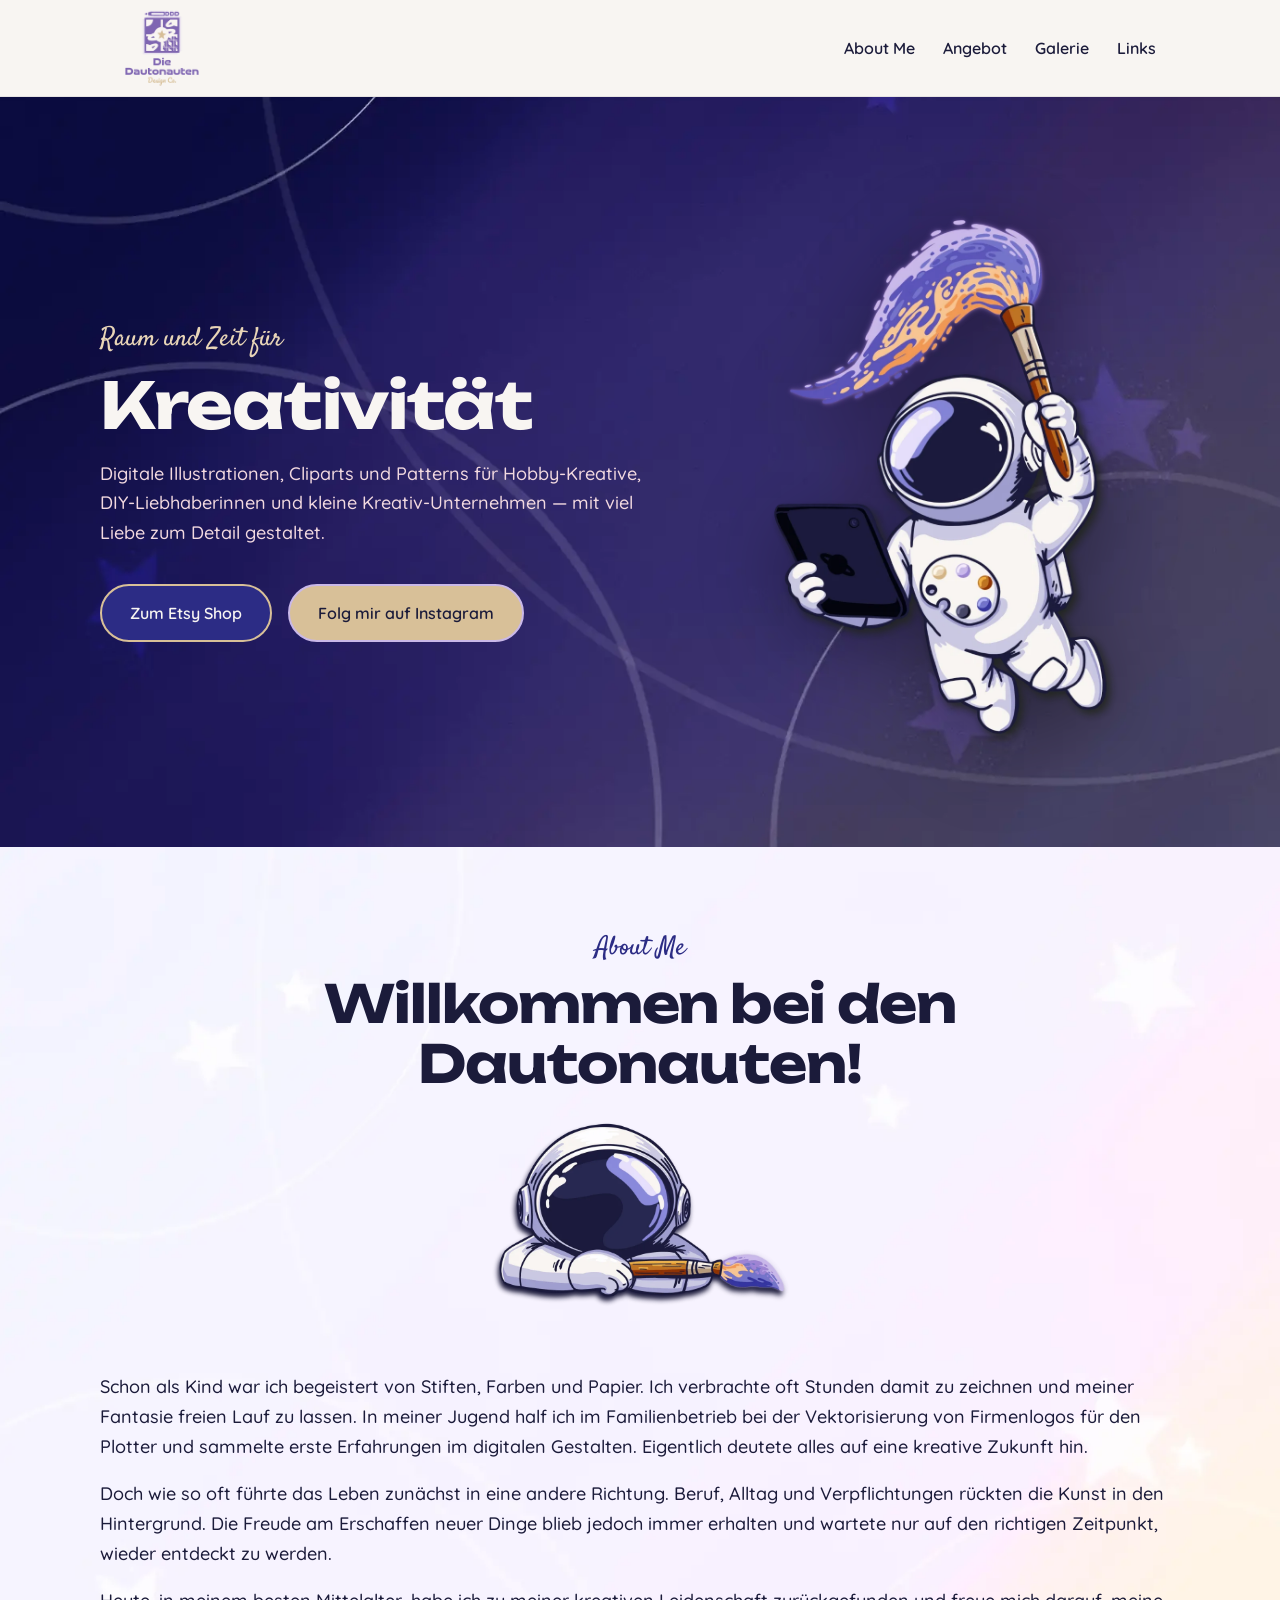
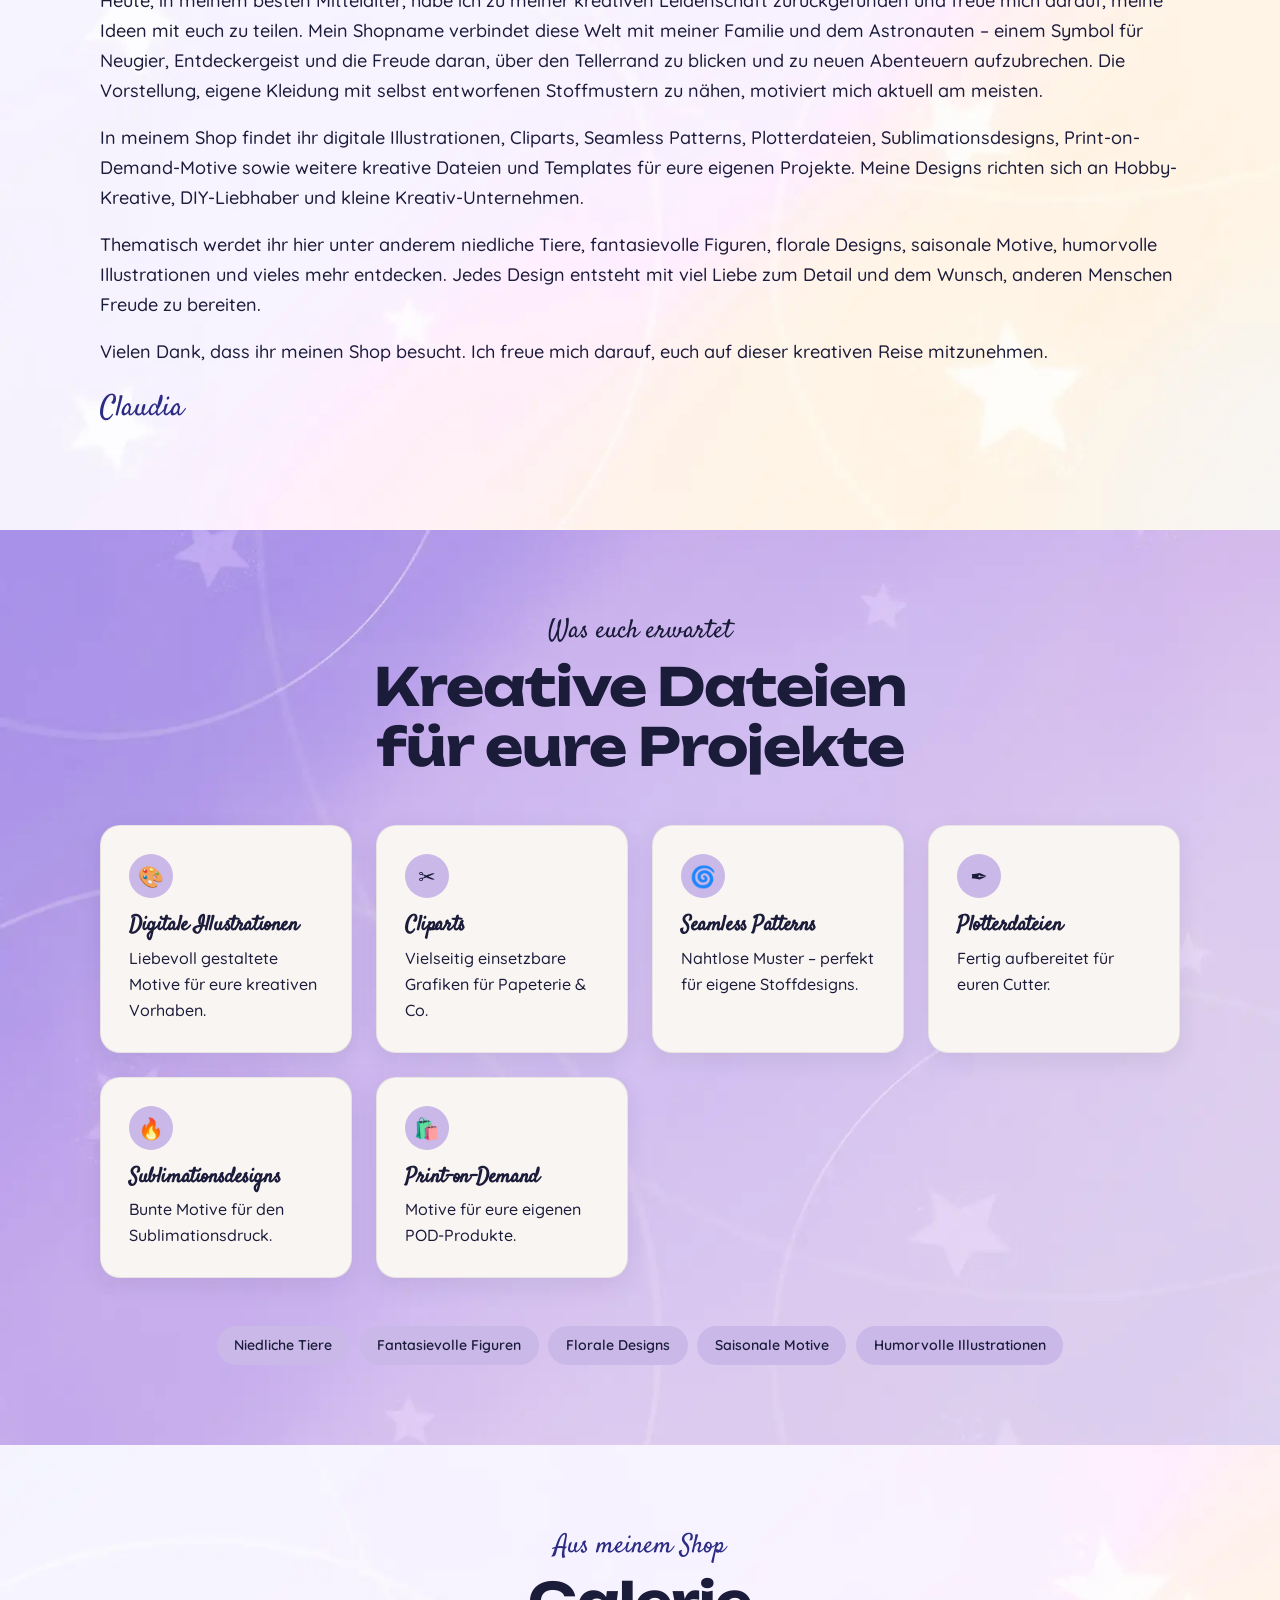
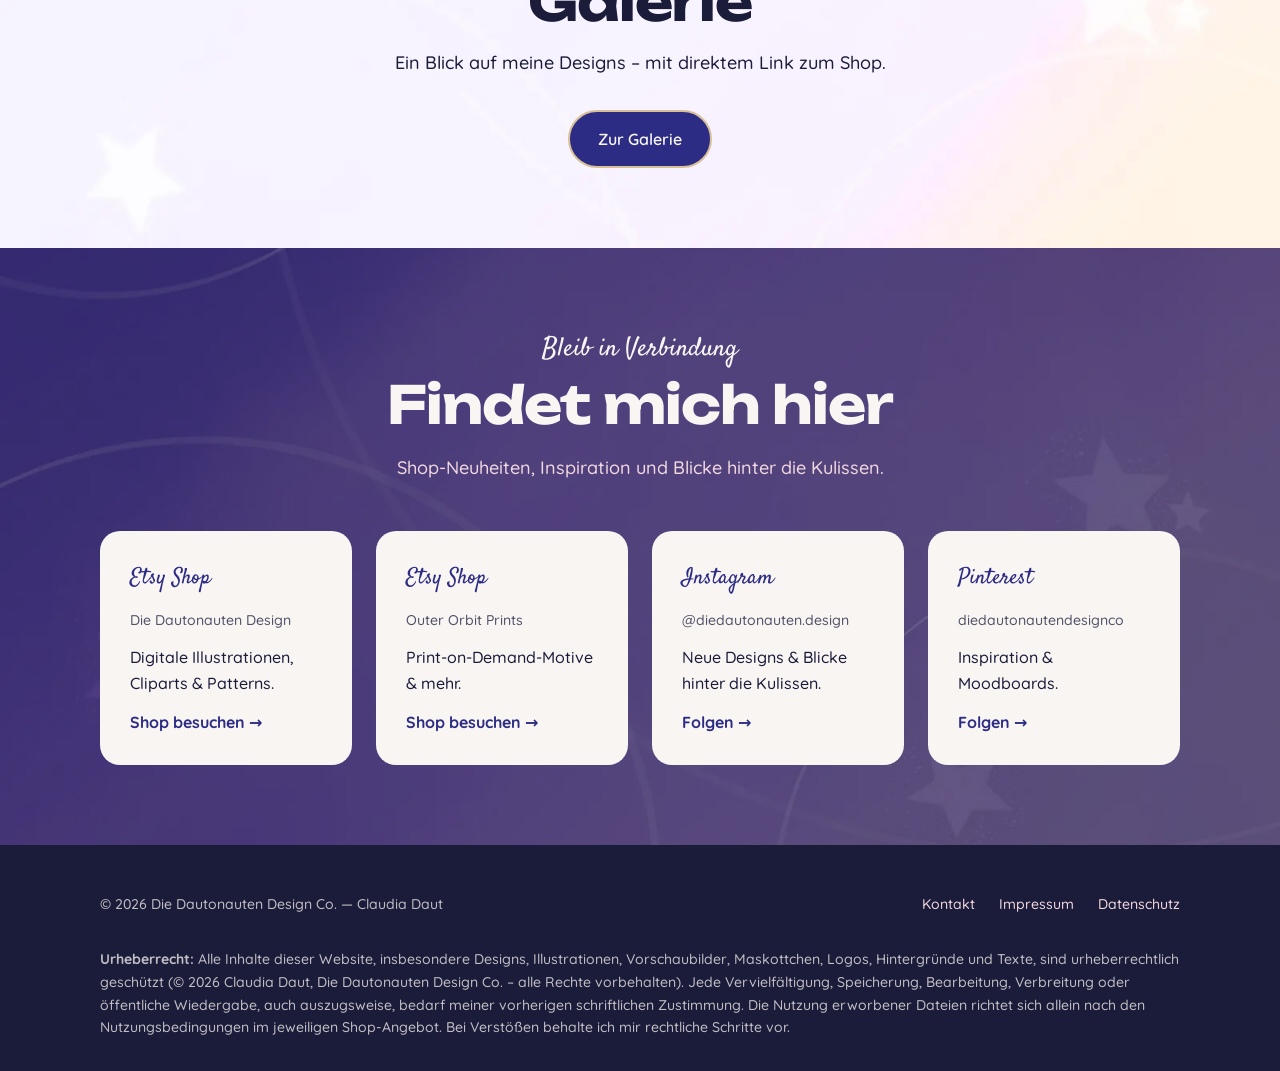
==== index.html @ d307a1c3 "Erste Version der Dautonauten-Website Co-Authored-By: Claude Sonnet 5.5 <noreply@anthropic.com>" ====
<!DOCTYPE html>
<html lang="de">
<head>
<meta charset="UTF-8" />
<meta name="viewport" content="width=device-width, initial-scale=1.0" />
<title>Die Dautonauten Design Co. — Raum und Zeit für Kreativität</title>
<meta name="description" content="Digitale Illustrationen, Cliparts, Seamless Patterns und Plotterdateien für Hobby-Kreative, DIY-Liebhaberinnen und kleine Kreativ-Unternehmen." />

<link rel="stylesheet" href="css/style.css" />

<!-- PLATZHALTER-FAVICON: ersetze durch dein echtes Favicon in assets/logos/ -->
<link rel="icon" href="data:image/svg+xml,%3Csvg xmlns='http://www.w3.org/2000/svg' viewBox='0 0 100 100'%3E%3Crect width='100' height='100' rx='18' fill='%231b1b3a'/%3E%3Ctext x='50' y='68' font-size='60' text-anchor='middle' fill='%23c9b8e8'%3E★%3C/text%3E%3C/svg%3E" />
</head>
<body>

<header class="site-header">
  <div class="container">
    <a href="#" class="wordmark crop crop-logo">
      <img src="assets/logos/logo-primary.webp" alt="Die Dautonauten Design Co."/>
    </a>
    <nav class="site-nav">
      <a href="#about">About Me</a>
      <a href="#angebot">Angebot</a>
      <a href="galerie.html">Galerie</a>
      <a href="#links">Links</a>
    </nav>
  </div>
</header>

<main id="top">

  <!-- HERO -->
  <section class="hero">
    <div class="container hero-grid">
      <div class="hero-copy">
        <span class="tagline-script">Raum und Zeit für</span>
        <h1>Kreativität</h1>
        <p class="text-body-lg">
          Digitale Illustrationen, Cliparts und Patterns für Hobby-Kreative, DIY-Liebhaberinnen
          und kleine Kreativ-Unternehmen — mit viel Liebe zum Detail gestaltet.
        </p>
        <div class="button-row">
          <a class="cta-cta-style-1" href="https://diedautonautendesign.etsy.com" target="_blank" rel="noopener">Zum Etsy Shop</a>
          <a class="cta-cta-style-3" href="https://www.instagram.com/diedautonauten.design/" target="_blank" rel="noopener">Folg mir auf Instagram</a>
        </div>
      </div>
      <div class="hero-mascot">
        <div class="crop crop-comet">
          <img src="assets/logos/mascot-flying-comet.webp" alt="Der Dautonauten-Astronaut malt einen bunten Kometenschweif" />
        </div>
      </div>
    </div>
  </section>

  <!-- ABOUT ME -->
  <section class="about" id="about">
    <div class="container">
      <div class="about-intro">
        <span class="eyebrow">About Me</span>
        <h2>Willkommen bei den Dautonauten!</h2>
        <div class="about-mascot crop crop-resting">
          <img src="assets/logos/mascot-brush-rest.webp" alt="Der Dautonauten-Astronaut lehnt entspannt auf seinem Pinsel" />
        </div>
      </div>
      <div class="about-copy text-body-lg">
        <p>Schon als Kind war ich begeistert von Stiften, Farben und Papier. Ich verbrachte oft Stunden damit zu zeichnen und meiner Fantasie freien Lauf zu lassen. In meiner Jugend half ich im Familienbetrieb bei der Vektorisierung von Firmenlogos für den Plotter und sammelte erste Erfahrungen im digitalen Gestalten. Eigentlich deutete alles auf eine kreative Zukunft hin.</p>
        <p>Doch wie so oft führte das Leben zunächst in eine andere Richtung. Beruf, Alltag und Verpflichtungen rückten die Kunst in den Hintergrund. Die Freude am Erschaffen neuer Dinge blieb jedoch immer erhalten und wartete nur auf den richtigen Zeitpunkt, wieder entdeckt zu werden.</p>
        <p>Heute, in meinem besten Mittelalter, habe ich zu meiner kreativen Leidenschaft zurückgefunden und freue mich darauf, meine Ideen mit euch zu teilen. Mein Shopname verbindet diese Welt mit meiner Familie und dem Astronauten – einem Symbol für Neugier, Entdeckergeist und die Freude daran, über den Tellerrand zu blicken und zu neuen Abenteuern aufzubrechen. Die Vorstellung, eigene Kleidung mit selbst entworfenen Stoffmustern zu nähen, motiviert mich aktuell am meisten.</p>
        <p>In meinem Shop findet ihr digitale Illustrationen, Cliparts, Seamless Patterns, Plotterdateien, Sublimationsdesigns, Print-on-Demand-Motive sowie weitere kreative Dateien und Templates für eure eigenen Projekte. Meine Designs richten sich an Hobby-Kreative, DIY-Liebhaber und kleine Kreativ-Unternehmen.</p>
        <p>Thematisch werdet ihr hier unter anderem niedliche Tiere, fantasievolle Figuren, florale Designs, saisonale Motive, humorvolle Illustrationen und vieles mehr entdecken. Jedes Design entsteht mit viel Liebe zum Detail und dem Wunsch, anderen Menschen Freude zu bereiten.</p>
        <p>Vielen Dank, dass ihr meinen Shop besucht. Ich freue mich darauf, euch auf dieser kreativen Reise mitzunehmen.</p>
        <p class="signature">Claudia</p>
      </div>
    </div>
  </section>

  <!-- ANGEBOT -->
  <section class="offerings" id="angebot">
    <div class="container">
      <div class="section-heading">
        <span class="eyebrow">Was euch erwartet</span>
        <h2>Kreative Dateien für eure Projekte</h2>
      </div>
      <div class="offer-grid">
        <div class="offer-card">
          <div class="icon">🎨</div>
          <h3>Digitale Illustrationen</h3>
          <p>Liebevoll gestaltete Motive für eure kreativen Vorhaben.</p>
        </div>
        <div class="offer-card">
          <div class="icon">✂️</div>
          <h3>Cliparts</h3>
          <p>Vielseitig einsetzbare Grafiken für Papeterie & Co.</p>
        </div>
        <div class="offer-card">
          <div class="icon">🌀</div>
          <h3>Seamless Patterns</h3>
          <p>Nahtlose Muster – perfekt für eigene Stoffdesigns.</p>
        </div>
        <div class="offer-card">
          <div class="icon">✒️</div>
          <h3>Plotterdateien</h3>
          <p>Fertig aufbereitet für euren Cutter.</p>
        </div>
        <div class="offer-card">
          <div class="icon">🔥</div>
          <h3>Sublimationsdesigns</h3>
          <p>Bunte Motive für den Sublimationsdruck.</p>
        </div>
        <div class="offer-card">
          <div class="icon">🛍️</div>
          <h3>Print-on-Demand</h3>
          <p>Motive für eure eigenen POD-Produkte.</p>
        </div>
      </div>
      <div class="theme-tags">
        <span>Niedliche Tiere</span>
        <span>Fantasievolle Figuren</span>
        <span>Florale Designs</span>
        <span>Saisonale Motive</span>
        <span>Humorvolle Illustrationen</span>
      </div>
    </div>
  </section>

  <!-- GALERIE-TEASER (die Galerie selbst liegt auf galerie.html und lädt erst dort) -->
  <section class="gallery-teaser" id="galerie-teaser">
    <div class="container">
      <span class="eyebrow">Aus meinem Shop</span>
      <h2>Galerie</h2>
      <p class="text-body-lg">Ein Blick auf meine Designs – mit direktem Link zum Shop.</p>
      <a class="cta-cta-style-1" href="galerie.html">Zur Galerie</a>
    </div>
  </section>

  <!-- LINKS -->
  <section class="links" id="links">
    <div class="container">
      <div class="section-heading">
        <span class="eyebrow">Bleib in Verbindung</span>
        <h2>Findet mich hier</h2>
        <p class="section-sub text-body-lg">Shop-Neuheiten, Inspiration und Blicke hinter die Kulissen.</p>
      </div>
      <div class="link-grid">
        <a class="link-card" href="https://diedautonautendesign.etsy.com" target="_blank" rel="noopener">
          <span class="platform">Etsy Shop</span>
          <span class="handle">Die Dautonauten Design</span>
          <p class="desc">Digitale Illustrationen, Cliparts & Patterns.</p>
          <span class="arrow">Shop besuchen →</span>
        </a>
        <a class="link-card" href="https://outerorbitprintsger.etsy.com" target="_blank" rel="noopener">
          <span class="platform">Etsy Shop</span>
          <span class="handle">Outer Orbit Prints</span>
          <p class="desc">Print-on-Demand-Motive & mehr.</p>
          <span class="arrow">Shop besuchen →</span>
        </a>
        <a class="link-card" href="https://www.instagram.com/diedautonauten.design/" target="_blank" rel="noopener">
          <span class="platform">Instagram</span>
          <span class="handle">@diedautonauten.design</span>
          <p class="desc">Neue Designs & Blicke hinter die Kulissen.</p>
          <span class="arrow">Folgen →</span>
        </a>
        <a class="link-card" href="https://de.pinterest.com/diedautonautendesignco/" target="_blank" rel="noopener">
          <span class="platform">Pinterest</span>
          <span class="handle">diedautonautendesignco</span>
          <p class="desc">Inspiration & Moodboards.</p>
          <span class="arrow">Folgen →</span>
        </a>
      </div>
    </div>
  </section>

</main>

<footer class="site-footer">
  <div class="container">
    <span class="footer-note">© 2026 Die Dautonauten Design Co. — Claudia Daut</span>
    <div class="footer-links">
      <a href="mailto:hello@diedautonautendesign.com">Kontakt</a>
      <a href="impressum.html">Impressum</a>
      <a href="datenschutz.html">Datenschutz</a>
    </div>
    <p class="footer-copyright"><strong>Urheberrecht:</strong> Alle Inhalte dieser Website, insbesondere Designs, Illustrationen, Vorschaubilder, Maskottchen, Logos, Hintergründe und Texte, sind urheberrechtlich geschützt (© 2026 Claudia Daut, Die Dautonauten Design Co. – alle Rechte vorbehalten). Jede Vervielfältigung, Speicherung, Bearbeitung, Verbreitung oder öffentliche Wiedergabe, auch auszugsweise, bedarf meiner vorherigen schriftlichen Zustimmung. Die Nutzung erworbener Dateien richtet sich allein nach den Nutzungsbedingungen im jeweiligen Shop-Angebot. Bei Verstößen behalte ich mir rechtliche Schritte vor.</p>
  </div>
</footer>

<script src="js/protect.js" defer></script>
</body>
</html>
---- css/style.css ----
/* ============================================
   Schriften (lokal gehostet, kein Google-Abruf)
   ============================================ */
@font-face {
  font-family: "Unbounded";
  src: url("../assets/fonts/unbounded-latin.woff2") format("woff2");
  font-weight: 200 900;
  font-style: normal;
  font-display: swap;
}
@font-face {
  font-family: "Quicksand";
  src: url("../assets/fonts/quicksand-latin.woff2") format("woff2");
  font-weight: 300 700;
  font-style: normal;
  font-display: swap;
}
@font-face {
  font-family: "Satisfy";
  src: url("../assets/fonts/satisfy-latin.woff2") format("woff2");
  font-weight: 400;
  font-style: normal;
  font-display: swap;
}

/* ============================================
   Die Dautonauten Design Co. — Design Tokens
   ============================================ */
:root {
  --color-lilac: #c9b8e8;
  --color-indigo-deep: #2c2c85;
  --color-purple: #8865b2;
  --color-sand: #e8d5b7;
  --color-indigo: #4f4fac;
  --color-periwinkle: #7474ca;
  --color-rose: #c98498;
  --color-gold: #d8c098;
  --color-blush: #f2d9e0;
  --color-paper: #f8f5f2;
  --color-midnight: #1b1b3a;
  --color-slate: #464665;

  /* Good Timing hat keine Web-Lizenz; hier einsetzen, sobald eine vorliegt */
  --type-h1-font-family: "Unbounded", system-ui, sans-serif;
  --type-h1-font-size: 4.00rem;
  --type-h1-font-weight: 700;
  --type-h1-line-height: 1.15;
  --type-h1-letter-spacing: -0.02em;

  --type-h2-font-family: "Unbounded", system-ui, sans-serif;
  --type-h2-font-size: 3.27rem;
  --type-h2-font-weight: 700;
  --type-h2-line-height: 1.15;
  --type-h2-letter-spacing: -0.02em;

  --type-h3-font-family: "Unbounded", system-ui, sans-serif;
  --type-h3-font-size: 2.55rem;
  --type-h3-font-weight: 700;
  --type-h3-line-height: 1.15;
  --type-h3-letter-spacing: -0.02em;

  --type-h4-font-family: "Satisfy", cursive, system-ui, sans-serif;
  --type-h4-font-size: 2.00rem;
  --type-h4-font-weight: 400;
  --type-h4-line-height: 1.3;

  --type-h5-font-family: "Satisfy", cursive, system-ui, sans-serif;
  --type-h5-font-size: 1.64rem;
  --type-h5-font-weight: 400;
  --type-h5-line-height: 1.3;

  --type-h6-font-family: "Satisfy", cursive, system-ui, sans-serif;
  --type-h6-font-size: 1.45rem;
  --type-h6-font-weight: 400;
  --type-h6-line-height: 1.3;

  --type-body-lg-font-family: "Quicksand", system-ui, sans-serif;
  --type-body-lg-font-size: 1.13rem;
  --type-body-lg-font-weight: 500;
  --type-body-lg-line-height: 1.65;

  --type-body-font-family: "Quicksand", system-ui, sans-serif;
  --type-body-font-size: 1.00rem;
  --type-body-font-weight: 500;
  --type-body-line-height: 1.65;

  --type-body-sm-font-family: "Quicksand", system-ui, sans-serif;
  --type-body-sm-font-size: 0.88rem;
  --type-body-sm-font-weight: 500;
  --type-body-sm-line-height: 1.65;

  --header-h: 6.1rem;
  --section-pad: 5rem;
}

/* ============================================
   Reset & Base
   ============================================ */
*, *::before, *::after { box-sizing: border-box; }
html { scroll-behavior: smooth; scroll-padding-top: calc(var(--header-h) - var(--section-pad) + 1.5rem); }

/* Zuschnitt der 2000×2000-Bilder auf den sichtbaren Bereich (Werte in Pixeln des Originals) */
.crop {
  position: relative;
  overflow: hidden;
  aspect-ratio: var(--cw) / var(--ch);
}
.crop > img {
  position: absolute;
  max-width: none;
  height: auto;
  width: calc(2000 / var(--cw) * 100%);
  left: calc(var(--cx) / var(--cw) * -100%);
  top: calc(var(--cy) / var(--ch) * -100%);
}
.crop-logo   { --cx: 426; --cy: 428; --cw: 1146; --ch: 1164; }
.crop-comet  { --cx: 470; --cy: 200; --cw: 1110; --ch: 1670; }
.crop-resting { --cx: 90; --cy: 450; --cw: 1752; --ch: 1106; }
body {
  margin: 0;
  background: var(--color-paper);
  color: var(--color-midnight);
  font-family: var(--type-body-font-family);
  font-size: var(--type-body-font-size);
  font-weight: var(--type-body-font-weight);
  line-height: var(--type-body-line-height);
  overflow-x: hidden;
}
img {
  max-width: 100%;
  display: block;
  -webkit-user-drag: none;
  -webkit-touch-callout: none;
  user-select: none;
}
.crop img,
.gallery-slide img { pointer-events: none; }
a { color: inherit; }
section { padding: var(--section-pad) 1.5rem; }
.container {
  max-width: 1080px;
  margin: 0 auto;
}

h1, h2, h3 {
  font-family: var(--type-h2-font-family);
  font-weight: var(--type-h2-font-weight);
  line-height: var(--type-h2-line-height);
  letter-spacing: var(--type-h2-letter-spacing);
  margin: 0 0 1rem;
}
h1 { font-size: clamp(2.4rem, 6vw, var(--type-h1-font-size)); }
h2 { font-size: clamp(2rem, 5vw, var(--type-h2-font-size)); }
h3 { font-size: clamp(1.6rem, 4vw, var(--type-h3-font-size)); }

.text-h4, .script {
  font-family: var(--type-h4-font-family);
  font-weight: var(--type-h4-font-weight);
  line-height: var(--type-h4-line-height);
}

.eyebrow {
  font-family: var(--type-h5-font-family);
  font-size: var(--type-h5-font-size);
  color: var(--color-indigo-deep);
  display: block;
  margin-bottom: 0.25rem;
}
.offerings .eyebrow { color: var(--color-midnight); }

.text-body-lg {
  font-family: var(--type-body-lg-font-family);
  font-size: var(--type-body-lg-font-size);
  font-weight: var(--type-body-lg-font-weight);
  line-height: var(--type-body-lg-line-height);
}

.text-body-sm {
  font-family: var(--type-body-sm-font-family);
  font-size: var(--type-body-sm-font-size);
  font-weight: var(--type-body-sm-font-weight);
  line-height: var(--type-body-sm-line-height);
}

/* ============================================
   Buttons (brand CTA styles)
   ============================================ */
.cta-cta-style-1,
.cta-cta-style-2,
.cta-cta-style-3 {
  font-family: var(--type-body-font-family);
  font-size: 1rem;
  font-weight: 600;
  line-height: 1.65;
  border-radius: 9999px;
  padding: 0.85rem 1.75rem;
  text-decoration: none;
  cursor: pointer;
  transition: background-color 0.2s, color 0.2s, border-color 0.2s;
  display: inline-block;
  border: 2px solid transparent;
}
.cta-cta-style-1 {
  color: var(--color-paper);
  background-color: var(--color-indigo-deep);
  border-color: var(--color-gold);
}
.cta-cta-style-1:hover {
  color: var(--color-midnight);
  background-color: var(--color-gold);
  border-color: var(--color-gold);
}
.cta-cta-style-2 {
  color: var(--color-paper);
  background-color: var(--color-midnight);
  border-color: var(--color-lilac);
}
.cta-cta-style-2:hover {
  color: var(--color-midnight);
  background-color: var(--color-lilac);
  border-color: var(--color-indigo-deep);
}
.cta-cta-style-3 {
  color: var(--color-midnight);
  background-color: var(--color-gold);
  border-color: var(--color-lilac);
}
.cta-cta-style-3:hover {
  color: var(--color-paper);
  background-color: var(--color-indigo-deep);
  border-color: var(--color-indigo-deep);
}
.button-row {
  display: flex;
  flex-wrap: wrap;
  gap: 1rem;
  align-items: center;
}

/* ============================================
   Header / Nav
   ============================================ */
.site-header {
  position: sticky;
  top: 0;
  z-index: 50;
  background: rgba(248, 245, 242, 0.92);
  backdrop-filter: blur(6px);
  border-bottom: 1px solid rgba(27, 27, 58, 0.08);
}
.site-header .container {
  display: flex;
  align-items: center;
  justify-content: space-between;
  padding: 0.6rem 1.5rem;
}
.wordmark {
  display: block;
  width: 76px;
  text-decoration: none;
}
.site-nav {
  display: flex;
  gap: 1.75rem;
  font-family: var(--type-body-font-family);
  font-weight: 600;
}
.site-nav a {
  text-decoration: none;
  color: var(--color-midnight);
  position: relative;
}
.site-nav a:hover { color: var(--color-indigo-deep); }

/* ============================================
   Hero
   ============================================ */
.hero {
  position: relative;
  background: var(--color-midnight) url("../assets/backgrounds/bg-night.webp") center / cover no-repeat;
  color: var(--color-paper);
  padding: 7rem 1.5rem 6rem;
  overflow: hidden;
}
.hero .container {
  position: relative;
  z-index: 1;
  max-width: 1080px;
}
.hero-grid {
  display: grid;
  grid-template-columns: 1fr;
  align-items: center;
  gap: 2rem;
  text-align: center;
}
.hero h1 { color: var(--color-paper); }
.hero .tagline-script {
  font-family: var(--type-h4-font-family);
  color: var(--color-sand);
  font-size: 1.6rem;
  display: block;
  margin-bottom: 0.5rem;
}
.hero p {
  color: var(--color-blush);
  max-width: 560px;
  margin: 0 auto 2.25rem;
}
.hero .button-row { justify-content: center; }
.hero-mascot {
  display: flex;
  justify-content: center;
}
.hero-mascot .crop {
  width: min(100%, 300px);
  transform: scaleX(-1);
  filter: drop-shadow(0 20px 40px rgba(0,0,0,0.35));
}

@media (min-width: 860px) {
  .hero-grid {
    grid-template-columns: 1.1fr 0.9fr;
    text-align: left;
  }
  .hero p { margin: 0 0 2.25rem; }
  .hero .button-row { justify-content: flex-start; }
  .hero-mascot .crop { width: min(100%, 360px); }
}

/* ============================================
   About
   ============================================ */
.about {
  background: var(--color-paper) url("../assets/backgrounds/bg-mist.webp") center / cover no-repeat;
}
.about .container {
  display: grid;
  grid-template-columns: 1fr;
  gap: 2rem;
}
.about-copy p { margin: 0 0 1.1rem; }
.signature {
  font-family: var(--type-h4-font-family);
  font-size: 1.8rem;
  color: var(--color-indigo-deep);
  margin-top: 1.5rem;
}
.about-intro {
  text-align: center;
  max-width: 640px;
  margin: 0 auto 2rem;
}
.about-mascot {
  width: min(100%, 300px);
  margin: 1.5rem auto 0;
}

/* ============================================
   Offerings
   ============================================ */
.offerings {
  background: var(--color-lilac) url("../assets/backgrounds/bg-lilac.webp") center / cover no-repeat;
}
.offerings .section-heading {
  text-align: center;
  max-width: 640px;
  margin: 0 auto 3rem;
}
.offer-grid {
  display: grid;
  grid-template-columns: repeat(auto-fit, minmax(220px, 1fr));
  gap: 1.5rem;
}
.offer-card {
  background: var(--color-paper);
  border-radius: 20px;
  padding: 1.75rem;
  border: 1px solid rgba(27, 27, 58, 0.08);
  box-shadow: 0 8px 24px rgba(27, 27, 58, 0.08);
}
.offer-card .icon {
  width: 44px;
  height: 44px;
  border-radius: 50%;
  background: var(--color-lilac);
  display: flex;
  align-items: center;
  justify-content: center;
  margin-bottom: 1rem;
  font-size: 1.3rem;
}
.offer-card h3 {
  font-family: var(--type-h6-font-family);
  font-size: 1.3rem;
  margin-bottom: 0.4rem;
}
.offer-card p { margin: 0; color: var(--color-midnight); }

.theme-tags {
  display: flex;
  flex-wrap: wrap;
  gap: 0.6rem;
  justify-content: center;
  margin-top: 3rem;
}
.theme-tags span {
  background: var(--color-lilac);
  color: var(--color-midnight);
  padding: 0.5rem 1.1rem;
  border-radius: 9999px;
  font-family: var(--type-body-sm-font-family);
  font-size: var(--type-body-sm-font-size);
  font-weight: 600;
}

/* ============================================
   Galerie
   ============================================ */
.gallery { background: var(--color-paper) url("../assets/backgrounds/bg-mist.webp") center / cover no-repeat; }
.gallery .section-heading {
  text-align: center;
  max-width: 640px;
  margin: 0 auto 3rem;
}
.gallery-page { min-height: 70vh; }
.gallery-empty {
  text-align: center;
  color: var(--color-midnight);
  margin: 0;
}
.gallery-grid {
  display: grid;
  grid-template-columns: repeat(auto-fill, minmax(260px, 1fr));
  gap: 1.5rem;
}
.gallery-card {
  background: var(--color-paper);
  border-radius: 20px;
  overflow: hidden;
  border: 1px solid rgba(27, 27, 58, 0.08);
  box-shadow: 0 8px 24px rgba(27, 27, 58, 0.08);
  display: flex;
  flex-direction: column;
}
.gallery-image {
  aspect-ratio: 1 / 1;
  background: var(--color-paper);
  position: relative;
}
.gallery-track {
  display: flex;
  height: 100%;
  overflow-x: auto;
  scroll-snap-type: x mandatory;
  scrollbar-width: none;
  overscroll-behavior-x: contain;
}
.gallery-track::-webkit-scrollbar { display: none; }
.gallery-slide {
  flex: 0 0 100%;
  height: 100%;
  scroll-snap-align: start;
  display: flex;
  align-items: center;
  justify-content: center;
  padding: 1rem;
}
.gallery-slide img {
  width: 100%;
  height: 100%;
  object-fit: contain;
}
.gallery-arrow,
.gallery-pause {
  position: absolute;
  width: 2.5rem;
  height: 2.5rem;
  border-radius: 50%;
  border: 1px solid rgba(27, 27, 58, 0.15);
  background: rgba(248, 245, 242, 0.92);
  color: var(--color-midnight);
  font-family: var(--type-body-font-family);
  font-size: 1.5rem;
  line-height: 1;
  display: flex;
  align-items: center;
  justify-content: center;
  cursor: pointer;
  padding: 0;
  transition: background-color 0.2s, color 0.2s;
}
.gallery-arrow:hover,
.gallery-pause:hover { background: var(--color-lilac); }
.gallery-arrow:focus-visible,
.gallery-pause:focus-visible,
.gallery-dot:focus-visible { outline: 3px solid var(--color-indigo-deep); outline-offset: 2px; }
.gallery-arrow { top: 50%; transform: translateY(-50%); }
.gallery-prev { left: 0.5rem; }
.gallery-next { right: 0.5rem; }
.gallery-pause { top: 0.5rem; right: 0.5rem; width: 2rem; height: 2rem; }
.gallery-pause::before {
  content: "";
  display: block;
  width: 0.35rem;
  height: 0.7rem;
  border-left: 3px solid currentColor;
  border-right: 3px solid currentColor;
}
.gallery-pause[data-paused="true"]::before {
  width: 0;
  height: 0;
  border-left: 0.6rem solid currentColor;
  border-right: 0;
  border-top: 0.4rem solid transparent;
  border-bottom: 0.4rem solid transparent;
  margin-left: 2px;
}
.gallery-dots {
  position: absolute;
  left: 0;
  right: 0;
  bottom: 0.5rem;
  display: flex;
  justify-content: center;
  gap: 0.35rem;
  pointer-events: none;
}
.gallery-dot {
  pointer-events: auto;
  width: 0.7rem;
  height: 0.7rem;
  padding: 0;
  border-radius: 50%;
  border: 1px solid var(--color-indigo-deep);
  background: var(--color-paper);
  cursor: pointer;
}
.gallery-dot[aria-current="true"] { background: var(--color-indigo-deep); }
.gallery-body {
  padding: 1.25rem 1.5rem 1.5rem;
  display: flex;
  flex-direction: column;
  gap: 0.5rem;
  flex: 1;
  align-items: flex-start;
}
.gallery-shop {
  background: var(--color-lilac);
  color: var(--color-midnight);
  padding: 0.2rem 0.8rem;
  border-radius: 9999px;
  font-size: var(--type-body-sm-font-size);
  font-weight: 600;
}
.gallery-title {
  font-family: var(--type-h6-font-family);
  font-size: 1.3rem;
  margin: 0;
  color: var(--color-midnight);
}
.gallery-desc { margin: 0; }
.gallery-body .cta-cta-style-2 { margin-top: auto; }

.gallery-teaser {
  background: var(--color-paper) url("../assets/backgrounds/bg-mist.webp") center / cover no-repeat;
  text-align: center;
}
.gallery-teaser .container { max-width: 640px; }
.gallery-teaser .text-body-lg { margin: 0 0 2rem; }

/* ============================================
   Links / Social
   ============================================ */
.links {
  background:
    linear-gradient(rgba(27, 27, 58, 0.55), rgba(27, 27, 58, 0.55)),
    var(--color-midnight) url("../assets/backgrounds/bg-violet.webp") center / cover no-repeat;
  color: var(--color-paper);
}
.links .section-heading {
  text-align: center;
  max-width: 640px;
  margin: 0 auto 3rem;
}
.links h2, .links .eyebrow { color: var(--color-paper); }
.links p.section-sub { color: var(--color-blush); }

.link-grid {
  display: grid;
  grid-template-columns: repeat(auto-fit, minmax(240px, 1fr));
  gap: 1.5rem;
}
.link-card {
  background: var(--color-paper);
  color: var(--color-midnight);
  border-radius: 20px;
  padding: 1.75rem;
  text-decoration: none;
  display: flex;
  flex-direction: column;
  gap: 0.75rem;
  transition: transform 0.2s, box-shadow 0.2s;
  border: 2px solid transparent;
}
.link-card:hover {
  transform: translateY(-4px);
  border-color: var(--color-gold);
  box-shadow: 0 12px 24px rgba(44, 44, 133, 0.25);
}
.link-card .platform {
  font-family: var(--type-h6-font-family);
  font-size: 1.35rem;
  color: var(--color-indigo-deep);
}
.link-card .handle {
  font-family: var(--type-body-sm-font-family);
  font-size: var(--type-body-sm-font-size);
  color: var(--color-midnight);
  opacity: 0.75;
}
.link-card .desc { margin: 0; }
.link-card .arrow {
  margin-top: auto;
  font-weight: 700;
  color: var(--color-indigo-deep);
}

/* ============================================
   Footer
   ============================================ */
.site-footer {
  background: var(--color-midnight);
  color: var(--color-paper);
  padding: 3rem 1.5rem 2rem;
}
.site-footer .container {
  display: flex;
  flex-wrap: wrap;
  justify-content: space-between;
  align-items: center;
  gap: 1rem;
}
.site-footer a {
  color: var(--color-blush);
  text-decoration: none;
}
.site-footer a:hover { text-decoration: underline; }
.footer-links {
  display: flex;
  gap: 1.5rem;
  font-family: var(--type-body-sm-font-family);
  font-size: var(--type-body-sm-font-size);
}
.footer-copyright {
  flex-basis: 100%;
  margin: 1rem 0 0;
  font-size: var(--type-body-sm-font-size);
  line-height: 1.6;
  opacity: 0.75;
}
.footer-note {
  font-family: var(--type-body-sm-font-family);
  font-size: var(--type-body-sm-font-size);
  opacity: 0.75;
}

/* ============================================
   Impressum page
   ============================================ */
.legal-page {
  background: var(--color-paper) url("../assets/backgrounds/bg-mist.webp") center / cover no-repeat;
  min-height: 60vh;
  padding: 8rem 1.5rem 5rem;
}
.legal-page .container { max-width: 760px; }
.legal-page h1 { font-size: clamp(2rem, 5vw, 3rem); }
.legal-page section {
  padding: 0;
  margin-bottom: 2rem;
}
.legal-page h2 {
  font-family: var(--type-h6-font-family);
  font-size: 1.5rem;
  color: var(--color-indigo-deep);
  margin-bottom: 0.5rem;
}
.legal-page p { margin: 0 0 0.5rem; }
.legal-card {
  background: var(--color-paper);
  border: 1px solid rgba(27, 27, 58, 0.08);
  border-radius: 20px;
  box-shadow: 0 8px 24px rgba(27, 27, 58, 0.08);
  padding: 2rem;
  overflow-wrap: anywhere;
}
.legal-content { color: var(--color-midnight); line-height: 1.7; }
.legal-content h1,
.legal-content h2,
.legal-content h3,
.legal-content h4 {
  font-family: var(--type-body-font-family);
  font-size: 1.15rem;
  font-weight: 700;
  letter-spacing: 0;
  line-height: 1.4;
  color: var(--color-indigo-deep);
  margin: 1.75rem 0 0.5rem;
}
.legal-content .itrk-legaltext > div > :first-child { margin-top: 0; }
.legal-content h1 {
  font-family: var(--type-h1-font-family);
  font-size: clamp(1.1rem, 5vw, 2.2rem);
  hyphens: auto;
  overflow-wrap: break-word;
  line-height: 1.15;
  letter-spacing: -0.02em;
  color: var(--color-midnight);
  margin-bottom: 1.5rem;
}
.legal-content img { max-width: 100%; height: auto; }
.legal-content p,
.legal-content ul,
.legal-content ol { margin: 0 0 1rem; }
.legal-content ul,
.legal-content ol { padding-left: 1.4rem; }
.legal-content a { color: var(--color-indigo-deep); text-decoration: underline; }
.legal-content a:hover { color: var(--color-indigo); }
.legal-content #itkanzlei_txt_copyright {
  margin-top: 2rem !important;
  font-size: var(--type-body-sm-font-size) !important;
  opacity: 0.7;
}
.legal-content #itkanzlei_txt_copyright div {
  float: none !important;
  margin: 0 !important;
}
.back-link {
  display: inline-block;
  margin-bottom: 2rem;
  font-weight: 600;
  color: var(--color-indigo-deep);
  text-decoration: none;
}
.back-link:hover { text-decoration: underline; }

/* ============================================
   Responsive
   ============================================ */
@media (min-width: 720px) {
  .about .container {
    grid-template-columns: 1fr;
  }
}
@media (max-width: 640px) {
  .legal-card { padding: 1.25rem; }
  .site-nav { display: none; }
  :root { --section-pad: 3.5rem; }
  section { padding: var(--section-pad) 1.25rem; }
  .hero { padding: 6rem 1.25rem 4rem; }
}
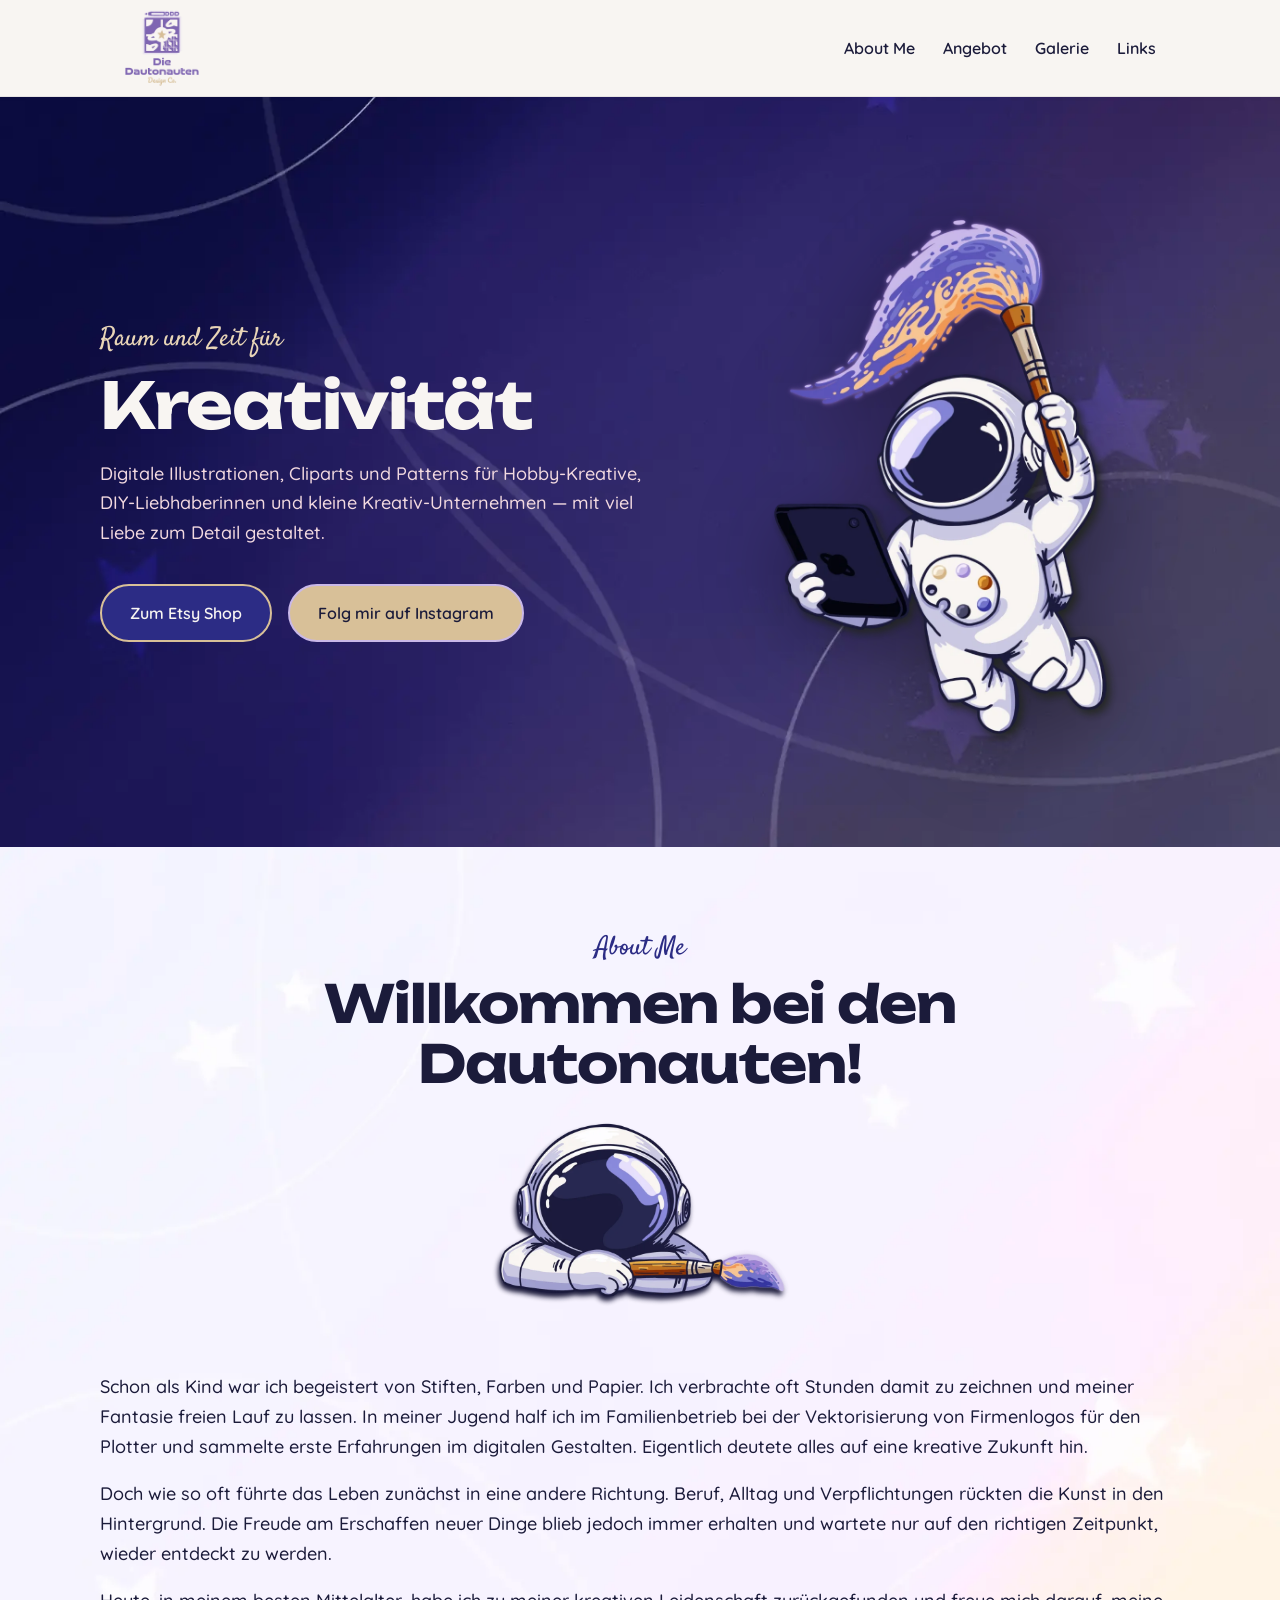
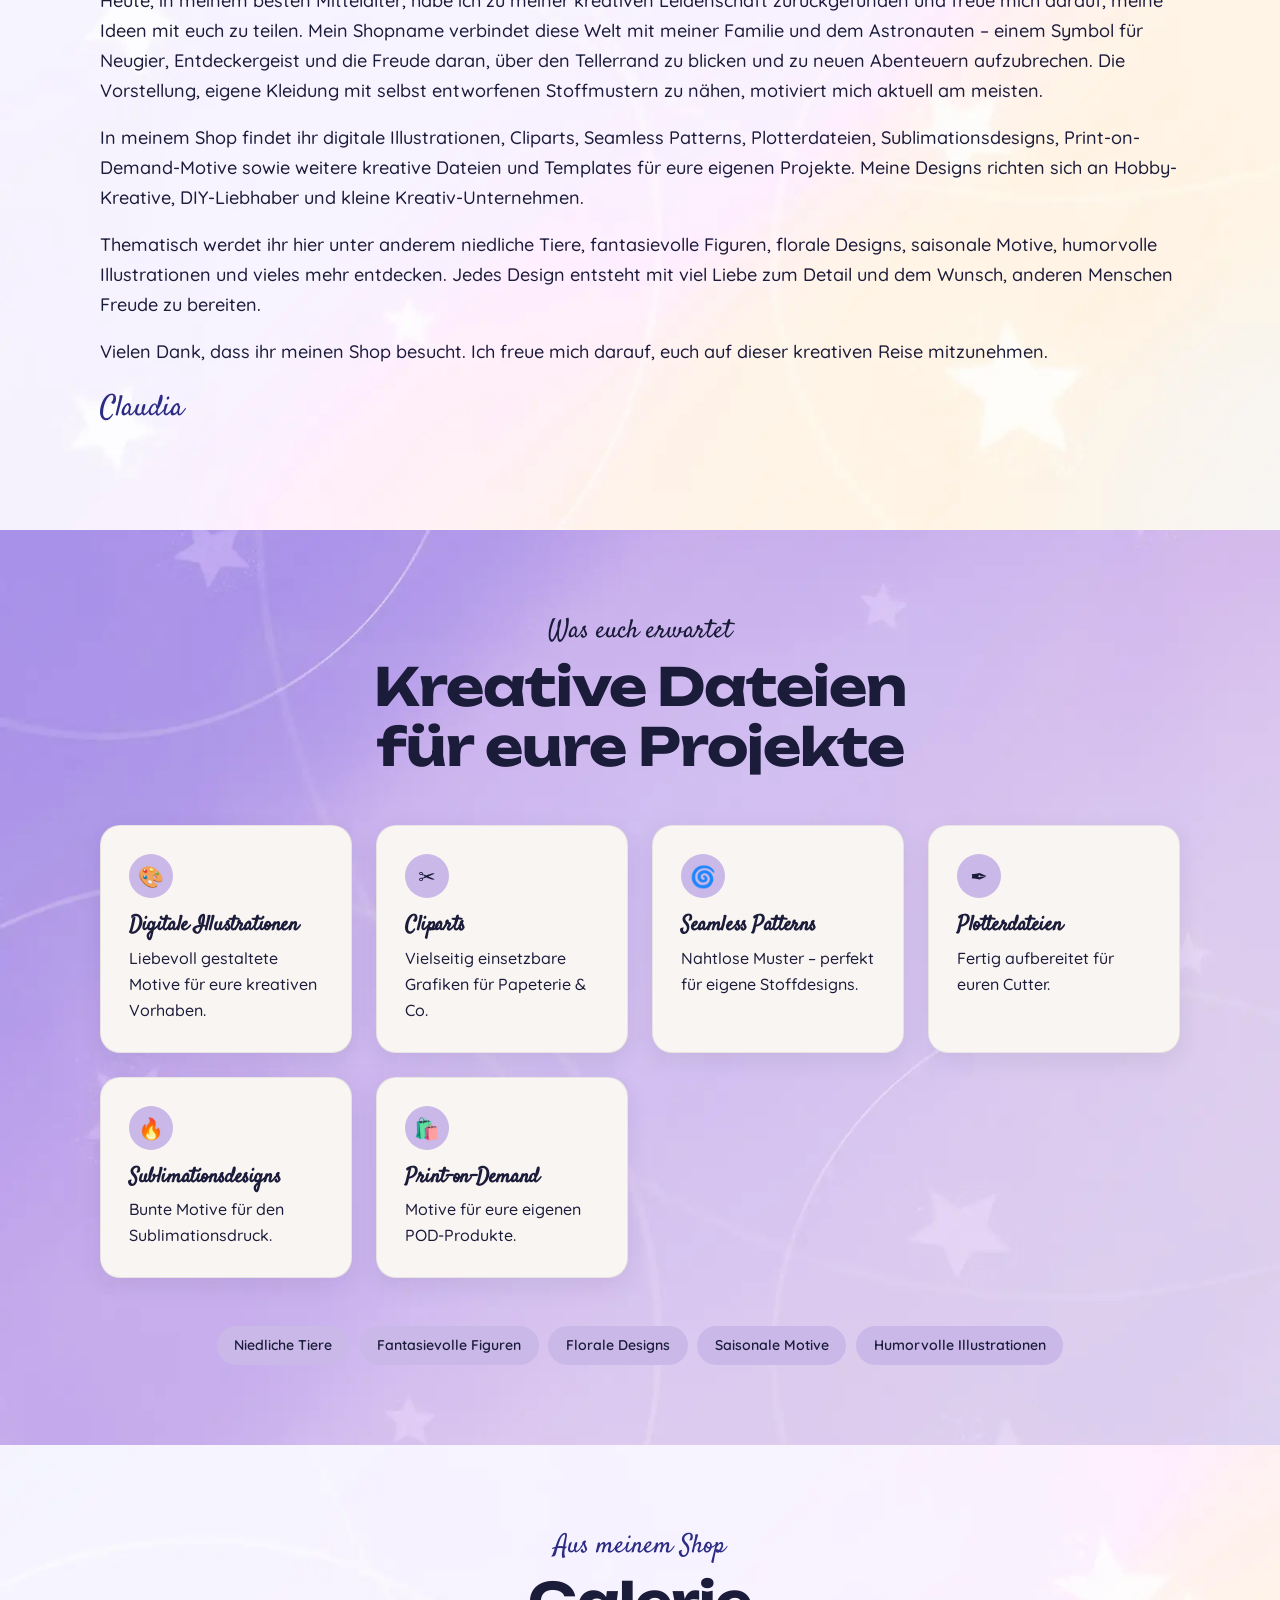
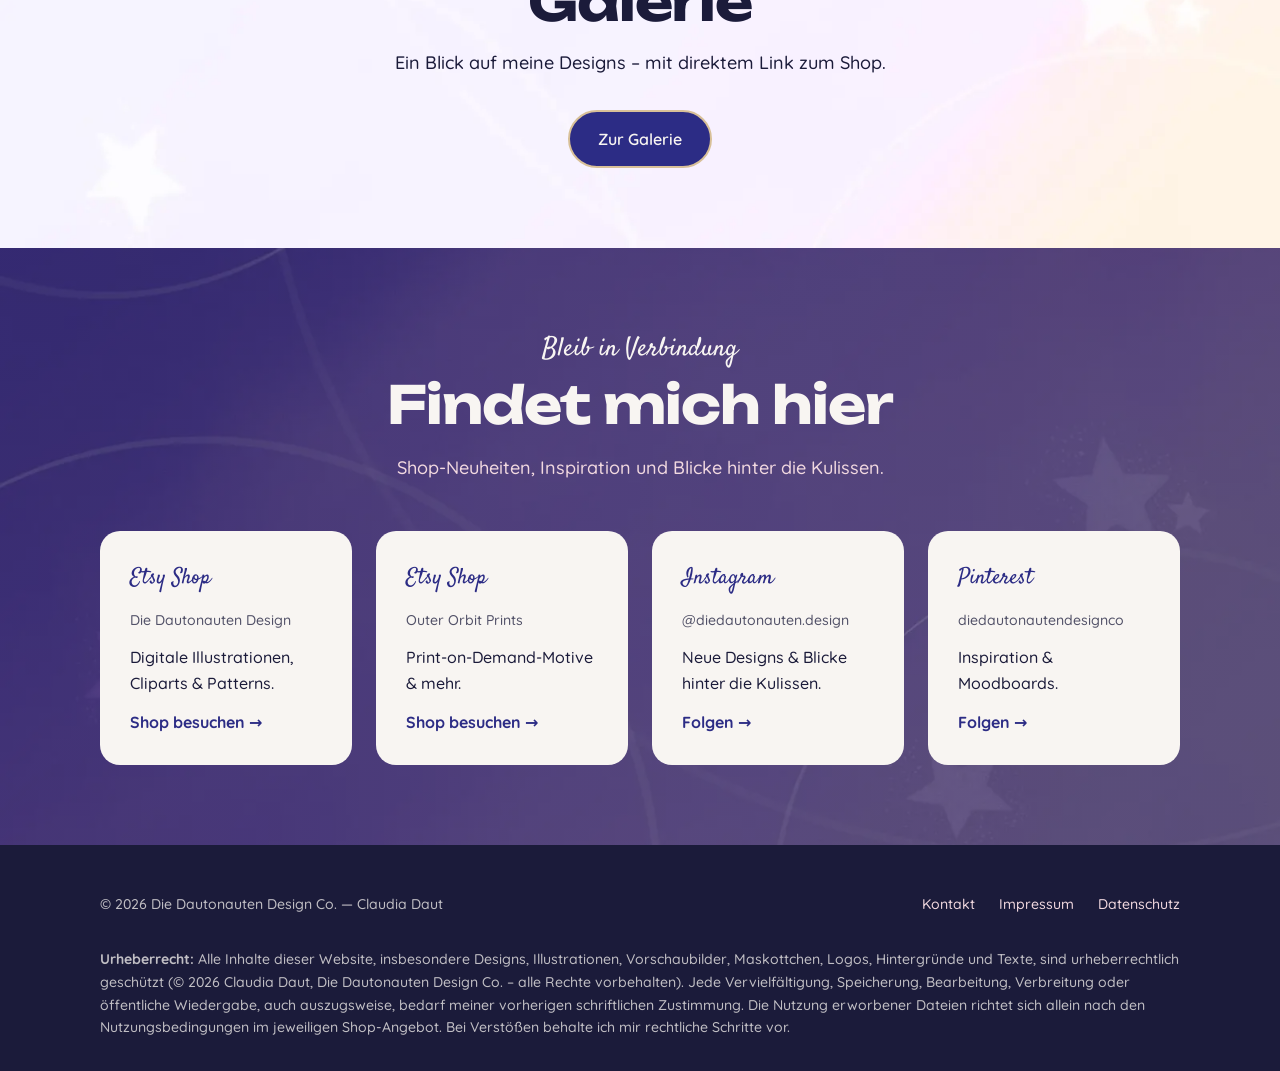
==== commit 658b6f4d: "Texte im Admin pflegbar, Galerie sortierbar Co-Authored-By: Claude Sonnet 5.5 <noreply@anthropic.com" ====
--- a/index.html
+++ b/index.html
@@ -7,6 +7,7 @@
 <meta name="description" content="Digitale Illustrationen, Cliparts, Seamless Patterns und Plotterdateien für Hobby-Kreative, DIY-Liebhaberinnen und kleine Kreativ-Unternehmen." />
 
 <link rel="stylesheet" href="css/style.css" />
+<script src="js/content.js"></script>
 
 <!-- PLATZHALTER-FAVICON: ersetze durch dein echtes Favicon in assets/logos/ -->
 <link rel="icon" href="data:image/svg+xml,%3Csvg xmlns='http://www.w3.org/2000/svg' viewBox='0 0 100 100'%3E%3Crect width='100' height='100' rx='18' fill='%231b1b3a'/%3E%3Ctext x='50' y='68' font-size='60' text-anchor='middle' fill='%23c9b8e8'%3E★%3C/text%3E%3C/svg%3E" />
@@ -33,15 +34,15 @@
   <section class="hero">
     <div class="container hero-grid">
       <div class="hero-copy">
-        <span class="tagline-script">Raum und Zeit für</span>
-        <h1>Kreativität</h1>
-        <p class="text-body-lg">
+        <span class="tagline-script" data-text="hero.tagline">Raum und Zeit für</span>
+        <h1 data-text="hero.title">Kreativität</h1>
+        <p class="text-body-lg" data-text="hero.text">
           Digitale Illustrationen, Cliparts und Patterns für Hobby-Kreative, DIY-Liebhaberinnen
           und kleine Kreativ-Unternehmen — mit viel Liebe zum Detail gestaltet.
         </p>
         <div class="button-row">
-          <a class="cta-cta-style-1" href="https://diedautonautendesign.etsy.com" target="_blank" rel="noopener">Zum Etsy Shop</a>
-          <a class="cta-cta-style-3" href="https://www.instagram.com/diedautonauten.design/" target="_blank" rel="noopener">Folg mir auf Instagram</a>
+          <a class="cta-cta-style-1" href="https://diedautonautendesign.etsy.com" data-href="hero.shop_url" data-text="hero.shop_button" target="_blank" rel="noopener">Zum Etsy Shop</a>
+          <a class="cta-cta-style-3" href="https://www.instagram.com/diedautonauten.design/" data-href="hero.instagram_url" data-text="hero.instagram_button" target="_blank" rel="noopener">Folg mir auf Instagram</a>
         </div>
       </div>
       <div class="hero-mascot">
@@ -56,20 +57,22 @@
   <section class="about" id="about">
     <div class="container">
       <div class="about-intro">
-        <span class="eyebrow">About Me</span>
-        <h2>Willkommen bei den Dautonauten!</h2>
+        <span class="eyebrow" data-text="about.eyebrow">About Me</span>
+        <h2 data-text="about.title">Willkommen bei den Dautonauten!</h2>
         <div class="about-mascot crop crop-resting">
           <img src="assets/logos/mascot-brush-rest.webp" alt="Der Dautonauten-Astronaut lehnt entspannt auf seinem Pinsel" />
         </div>
       </div>
       <div class="about-copy text-body-lg">
+        <div data-paragraphs="about.body">
         <p>Schon als Kind war ich begeistert von Stiften, Farben und Papier. Ich verbrachte oft Stunden damit zu zeichnen und meiner Fantasie freien Lauf zu lassen. In meiner Jugend half ich im Familienbetrieb bei der Vektorisierung von Firmenlogos für den Plotter und sammelte erste Erfahrungen im digitalen Gestalten. Eigentlich deutete alles auf eine kreative Zukunft hin.</p>
         <p>Doch wie so oft führte das Leben zunächst in eine andere Richtung. Beruf, Alltag und Verpflichtungen rückten die Kunst in den Hintergrund. Die Freude am Erschaffen neuer Dinge blieb jedoch immer erhalten und wartete nur auf den richtigen Zeitpunkt, wieder entdeckt zu werden.</p>
         <p>Heute, in meinem besten Mittelalter, habe ich zu meiner kreativen Leidenschaft zurückgefunden und freue mich darauf, meine Ideen mit euch zu teilen. Mein Shopname verbindet diese Welt mit meiner Familie und dem Astronauten – einem Symbol für Neugier, Entdeckergeist und die Freude daran, über den Tellerrand zu blicken und zu neuen Abenteuern aufzubrechen. Die Vorstellung, eigene Kleidung mit selbst entworfenen Stoffmustern zu nähen, motiviert mich aktuell am meisten.</p>
         <p>In meinem Shop findet ihr digitale Illustrationen, Cliparts, Seamless Patterns, Plotterdateien, Sublimationsdesigns, Print-on-Demand-Motive sowie weitere kreative Dateien und Templates für eure eigenen Projekte. Meine Designs richten sich an Hobby-Kreative, DIY-Liebhaber und kleine Kreativ-Unternehmen.</p>
         <p>Thematisch werdet ihr hier unter anderem niedliche Tiere, fantasievolle Figuren, florale Designs, saisonale Motive, humorvolle Illustrationen und vieles mehr entdecken. Jedes Design entsteht mit viel Liebe zum Detail und dem Wunsch, anderen Menschen Freude zu bereiten.</p>
         <p>Vielen Dank, dass ihr meinen Shop besucht. Ich freue mich darauf, euch auf dieser kreativen Reise mitzunehmen.</p>
-        <p class="signature">Claudia</p>
+        </div>
+        <p class="signature" data-text="about.signature">Claudia</p>
       </div>
     </div>
   </section>
@@ -78,10 +81,10 @@
   <section class="offerings" id="angebot">
     <div class="container">
       <div class="section-heading">
-        <span class="eyebrow">Was euch erwartet</span>
-        <h2>Kreative Dateien für eure Projekte</h2>
+        <span class="eyebrow" data-text="offers.eyebrow">Was euch erwartet</span>
+        <h2 data-text="offers.title">Kreative Dateien für eure Projekte</h2>
       </div>
-      <div class="offer-grid">
+      <div class="offer-grid" data-list="offers.items" data-list-render="offers">
         <div class="offer-card">
           <div class="icon">🎨</div>
           <h3>Digitale Illustrationen</h3>
@@ -113,7 +116,7 @@
           <p>Motive für eure eigenen POD-Produkte.</p>
         </div>
       </div>
-      <div class="theme-tags">
+      <div class="theme-tags" data-list="offers.tags" data-list-render="tags">
         <span>Niedliche Tiere</span>
         <span>Fantasievolle Figuren</span>
         <span>Florale Designs</span>
@@ -126,10 +129,10 @@
   <!-- GALERIE-TEASER (die Galerie selbst liegt auf galerie.html und lädt erst dort) -->
   <section class="gallery-teaser" id="galerie-teaser">
     <div class="container">
-      <span class="eyebrow">Aus meinem Shop</span>
-      <h2>Galerie</h2>
-      <p class="text-body-lg">Ein Blick auf meine Designs – mit direktem Link zum Shop.</p>
-      <a class="cta-cta-style-1" href="galerie.html">Zur Galerie</a>
+      <span class="eyebrow" data-text="teaser.eyebrow">Aus meinem Shop</span>
+      <h2 data-text="teaser.title">Galerie</h2>
+      <p class="text-body-lg" data-text="teaser.text">Ein Blick auf meine Designs – mit direktem Link zum Shop.</p>
+      <a class="cta-cta-style-1" href="galerie.html" data-text="teaser.button">Zur Galerie</a>
     </div>
   </section>
 
@@ -137,11 +140,11 @@
   <section class="links" id="links">
     <div class="container">
       <div class="section-heading">
-        <span class="eyebrow">Bleib in Verbindung</span>
-        <h2>Findet mich hier</h2>
-        <p class="section-sub text-body-lg">Shop-Neuheiten, Inspiration und Blicke hinter die Kulissen.</p>
+        <span class="eyebrow" data-text="links.eyebrow">Bleib in Verbindung</span>
+        <h2 data-text="links.title">Findet mich hier</h2>
+        <p class="section-sub text-body-lg" data-text="links.text">Shop-Neuheiten, Inspiration und Blicke hinter die Kulissen.</p>
       </div>
-      <div class="link-grid">
+      <div class="link-grid" data-list="links.cards" data-list-render="linkcards">
         <a class="link-card" href="https://diedautonautendesign.etsy.com" target="_blank" rel="noopener">
           <span class="platform">Etsy Shop</span>
           <span class="handle">Die Dautonauten Design</span>
@@ -174,13 +177,13 @@
 
 <footer class="site-footer">
   <div class="container">
-    <span class="footer-note">© 2026 Die Dautonauten Design Co. — Claudia Daut</span>
+    <span class="footer-note" data-text="footer.note">© 2026 Die Dautonauten Design Co. — Claudia Daut</span>
     <div class="footer-links">
       <a href="mailto:hello@diedautonautendesign.com">Kontakt</a>
       <a href="impressum.html">Impressum</a>
       <a href="datenschutz.html">Datenschutz</a>
     </div>
-    <p class="footer-copyright"><strong>Urheberrecht:</strong> Alle Inhalte dieser Website, insbesondere Designs, Illustrationen, Vorschaubilder, Maskottchen, Logos, Hintergründe und Texte, sind urheberrechtlich geschützt (© 2026 Claudia Daut, Die Dautonauten Design Co. – alle Rechte vorbehalten). Jede Vervielfältigung, Speicherung, Bearbeitung, Verbreitung oder öffentliche Wiedergabe, auch auszugsweise, bedarf meiner vorherigen schriftlichen Zustimmung. Die Nutzung erworbener Dateien richtet sich allein nach den Nutzungsbedingungen im jeweiligen Shop-Angebot. Bei Verstößen behalte ich mir rechtliche Schritte vor.</p>
+    <p class="footer-copyright"><strong data-text="footer.copyright_label">Urheberrecht:</strong> <span data-text="footer.copyright_text">Alle Inhalte dieser Website, insbesondere Designs, Illustrationen, Vorschaubilder, Maskottchen, Logos, Hintergründe und Texte, sind urheberrechtlich geschützt (© 2026 Claudia Daut, Die Dautonauten Design Co. – alle Rechte vorbehalten). Jede Vervielfältigung, Speicherung, Bearbeitung, Verbreitung oder öffentliche Wiedergabe, auch auszugsweise, bedarf meiner vorherigen schriftlichen Zustimmung. Die Nutzung erworbener Dateien richtet sich allein nach den Nutzungsbedingungen im jeweiligen Shop-Angebot. Bei Verstößen behalte ich mir rechtliche Schritte vor.</span></p>
   </div>
 </footer>
 
--- a/css/style.css
+++ b/css/style.css
@@ -99,6 +99,11 @@
 *, *::before, *::after { box-sizing: border-box; }
 html { scroll-behavior: smooth; scroll-padding-top: calc(var(--header-h) - var(--section-pad) + 1.5rem); }
 
+/* Texte aus dem Redaktionsbereich: kurz verbergen, bis sie geladen sind (kein Aufblitzen alter Texte) */
+html.texts-pending [data-text],
+html.texts-pending [data-paragraphs],
+html.texts-pending [data-list] { visibility: hidden; }
+
 /* Zuschnitt der 2000×2000-Bilder auf den sichtbaren Bereich (Werte in Pixeln des Originals) */
 .crop {
   position: relative;
@@ -113,6 +118,32 @@
   left: calc(var(--cx) / var(--cw) * -100%);
   top: calc(var(--cy) / var(--ch) * -100%);
 }
+/* Hintergrundbilder liegen auf einer nicht anklickbaren Ebene hinter dem Inhalt.
+   So bietet der Browser dafür weder "Hintergrundbild anzeigen" noch "Bild öffnen" an. */
+.hero, .about, .offerings, .gallery, .gallery-teaser, .links, .legal-page {
+  position: relative;
+  isolation: isolate;
+}
+.hero::before, .about::before, .offerings::before, .gallery::before,
+.gallery-teaser::before, .links::before, .legal-page::before {
+  content: "";
+  position: absolute;
+  inset: 0;
+  z-index: -1;
+  pointer-events: none;
+  background-position: center;
+  background-size: cover;
+  background-repeat: no-repeat;
+}
+.hero::before { background-image: url("../assets/backgrounds/bg-night.webp"); }
+.about::before, .gallery::before, .gallery-teaser::before, .legal-page::before { background-image: url("../assets/backgrounds/bg-mist.webp"); }
+.offerings::before { background-image: url("../assets/backgrounds/bg-lilac.webp"); }
+.links::before {
+  background-image:
+    linear-gradient(rgba(27, 27, 58, 0.55), rgba(27, 27, 58, 0.55)),
+    url("../assets/backgrounds/bg-violet.webp");
+}
+
 .crop-logo   { --cx: 426; --cy: 428; --cw: 1146; --ch: 1164; }
 .crop-comet  { --cx: 470; --cy: 200; --cw: 1110; --ch: 1670; }
 .crop-resting { --cx: 90; --cy: 450; --cw: 1752; --ch: 1106; }
@@ -277,7 +308,7 @@
    ============================================ */
 .hero {
   position: relative;
-  background: var(--color-midnight) url("../assets/backgrounds/bg-night.webp") center / cover no-repeat;
+  background-color: var(--color-midnight);
   color: var(--color-paper);
   padding: 7rem 1.5rem 6rem;
   overflow: hidden;
@@ -332,7 +363,7 @@
    About
    ============================================ */
 .about {
-  background: var(--color-paper) url("../assets/backgrounds/bg-mist.webp") center / cover no-repeat;
+  background-color: var(--color-paper);
 }
 .about .container {
   display: grid;
@@ -360,7 +391,7 @@
    Offerings
    ============================================ */
 .offerings {
-  background: var(--color-lilac) url("../assets/backgrounds/bg-lilac.webp") center / cover no-repeat;
+  background-color: var(--color-lilac);
 }
 .offerings .section-heading {
   text-align: center;
@@ -417,13 +448,33 @@
 /* ============================================
    Galerie
    ============================================ */
-.gallery { background: var(--color-paper) url("../assets/backgrounds/bg-mist.webp") center / cover no-repeat; }
+.gallery { background-color: var(--color-paper); }
 .gallery .section-heading {
   text-align: center;
   max-width: 640px;
   margin: 0 auto 3rem;
 }
 .gallery-page { min-height: 70vh; }
+.gallery-toolbar {
+  display: flex;
+  align-items: center;
+  justify-content: flex-end;
+  gap: 0.75rem;
+  margin: 0 0 1.5rem;
+  font-weight: 600;
+}
+.gallery-toolbar[hidden] { display: none; }
+.gallery-toolbar select {
+  font: inherit;
+  font-weight: 500;
+  color: var(--color-midnight);
+  background: var(--color-paper);
+  border: 2px solid var(--color-lilac);
+  border-radius: 9999px;
+  padding: 0.5rem 1rem;
+  cursor: pointer;
+}
+.gallery-toolbar select:focus-visible { outline: 3px solid var(--color-indigo-deep); outline-offset: 2px; }
 .gallery-empty {
   text-align: center;
   color: var(--color-midnight);
@@ -471,8 +522,7 @@
   height: 100%;
   object-fit: contain;
 }
-.gallery-arrow,
-.gallery-pause {
+.gallery-arrow {
   position: absolute;
   width: 2.5rem;
   height: 2.5rem;
@@ -490,32 +540,12 @@
   padding: 0;
   transition: background-color 0.2s, color 0.2s;
 }
-.gallery-arrow:hover,
-.gallery-pause:hover { background: var(--color-lilac); }
+.gallery-arrow:hover { background: var(--color-lilac); }
 .gallery-arrow:focus-visible,
-.gallery-pause:focus-visible,
 .gallery-dot:focus-visible { outline: 3px solid var(--color-indigo-deep); outline-offset: 2px; }
 .gallery-arrow { top: 50%; transform: translateY(-50%); }
 .gallery-prev { left: 0.5rem; }
 .gallery-next { right: 0.5rem; }
-.gallery-pause { top: 0.5rem; right: 0.5rem; width: 2rem; height: 2rem; }
-.gallery-pause::before {
-  content: "";
-  display: block;
-  width: 0.35rem;
-  height: 0.7rem;
-  border-left: 3px solid currentColor;
-  border-right: 3px solid currentColor;
-}
-.gallery-pause[data-paused="true"]::before {
-  width: 0;
-  height: 0;
-  border-left: 0.6rem solid currentColor;
-  border-right: 0;
-  border-top: 0.4rem solid transparent;
-  border-bottom: 0.4rem solid transparent;
-  margin-left: 2px;
-}
 .gallery-dots {
   position: absolute;
   left: 0;
@@ -563,7 +593,7 @@
 .gallery-body .cta-cta-style-2 { margin-top: auto; }
 
 .gallery-teaser {
-  background: var(--color-paper) url("../assets/backgrounds/bg-mist.webp") center / cover no-repeat;
+  background-color: var(--color-paper);
   text-align: center;
 }
 .gallery-teaser .container { max-width: 640px; }
@@ -573,9 +603,7 @@
    Links / Social
    ============================================ */
 .links {
-  background:
-    linear-gradient(rgba(27, 27, 58, 0.55), rgba(27, 27, 58, 0.55)),
-    var(--color-midnight) url("../assets/backgrounds/bg-violet.webp") center / cover no-repeat;
+  background-color: var(--color-midnight);
   color: var(--color-paper);
 }
 .links .section-heading {
@@ -669,7 +697,7 @@
    Impressum page
    ============================================ */
 .legal-page {
-  background: var(--color-paper) url("../assets/backgrounds/bg-mist.webp") center / cover no-repeat;
+  background-color: var(--color-paper);
   min-height: 60vh;
   padding: 8rem 1.5rem 5rem;
 }
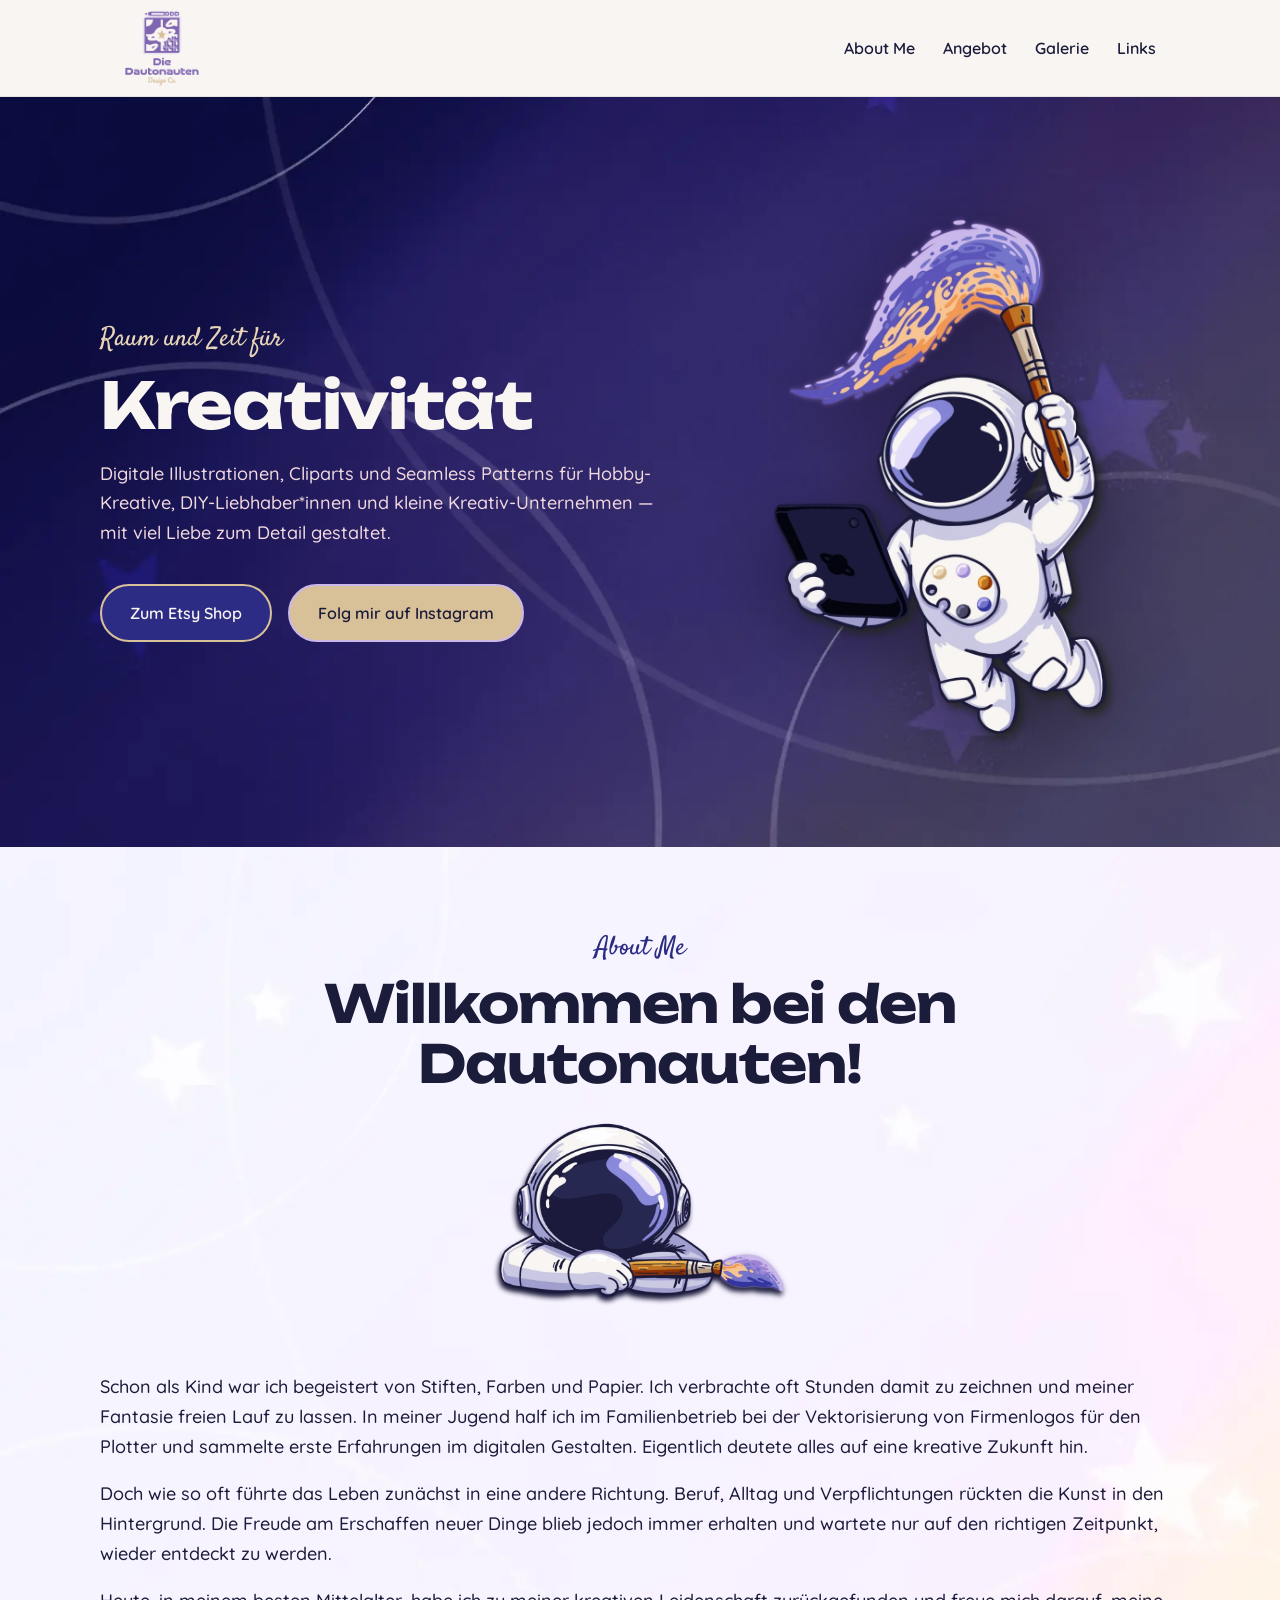
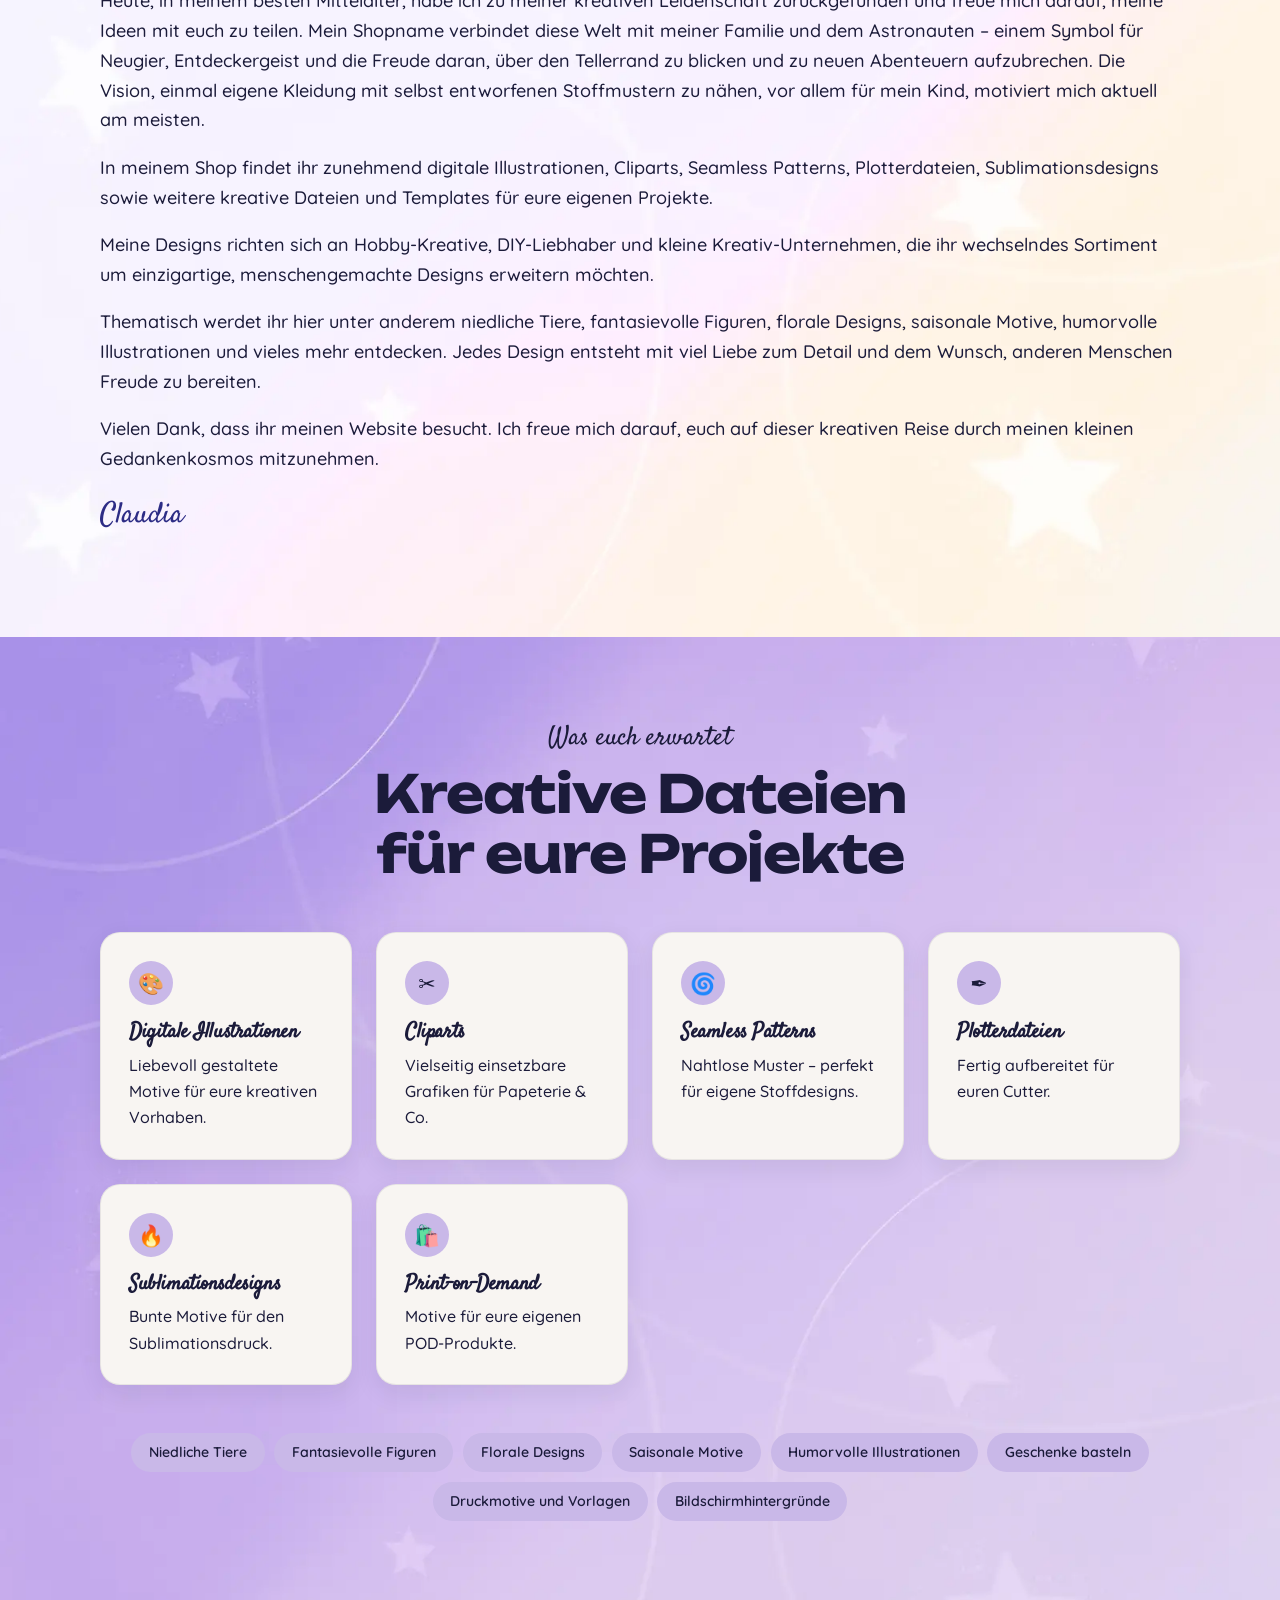
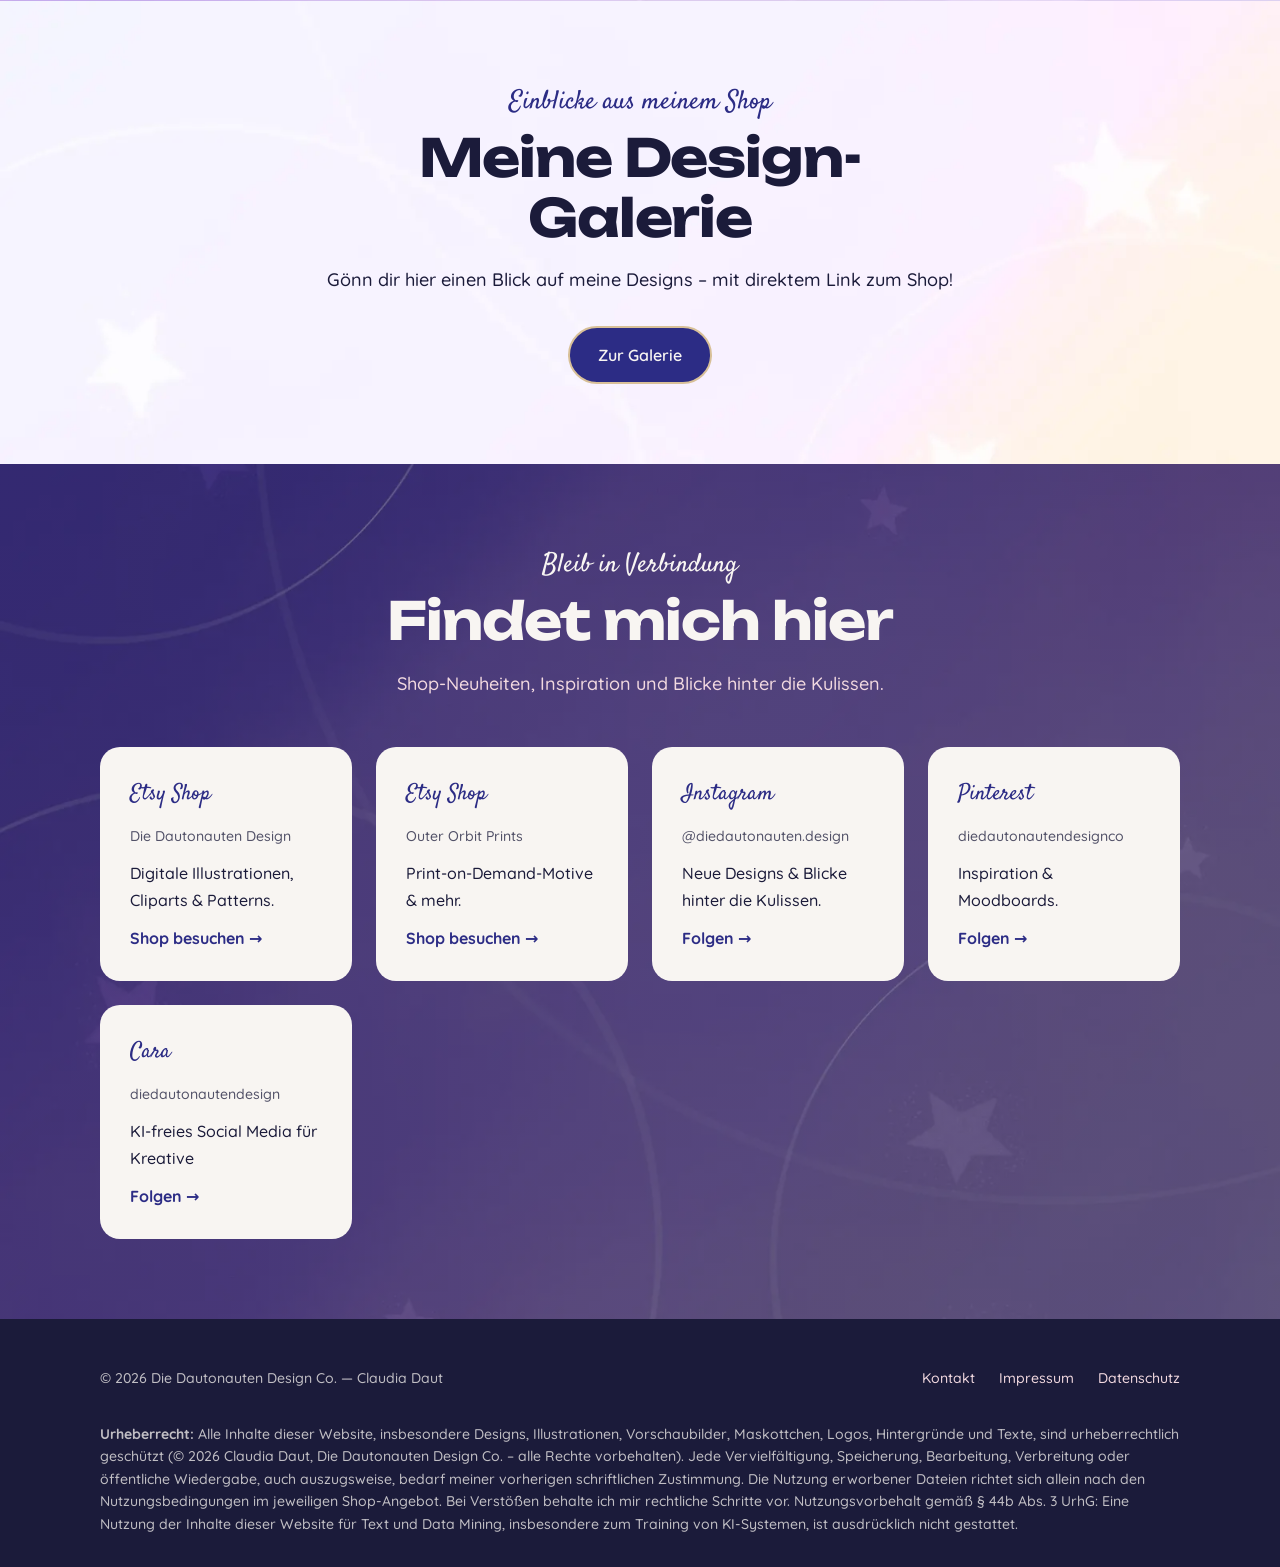
==== commit 25127abd: "Suchmaschinen-Sperre für Test-Adresse, KI-Crawler-Sperren, Nutzungsvorbehalt Co-Authored-By: Claude " ====
--- a/index.html
+++ b/index.html
@@ -3,6 +3,7 @@
 <head>
 <meta charset="UTF-8" />
 <meta name="viewport" content="width=device-width, initial-scale=1.0" />
+<meta name="robots" content="index, follow, noai, noimageai" />
 <title>Die Dautonauten Design Co. — Raum und Zeit für Kreativität</title>
 <meta name="description" content="Digitale Illustrationen, Cliparts, Seamless Patterns und Plotterdateien für Hobby-Kreative, DIY-Liebhaberinnen und kleine Kreativ-Unternehmen." />
 
@@ -183,7 +184,7 @@
       <a href="impressum.html">Impressum</a>
       <a href="datenschutz.html">Datenschutz</a>
     </div>
-    <p class="footer-copyright"><strong data-text="footer.copyright_label">Urheberrecht:</strong> <span data-text="footer.copyright_text">Alle Inhalte dieser Website, insbesondere Designs, Illustrationen, Vorschaubilder, Maskottchen, Logos, Hintergründe und Texte, sind urheberrechtlich geschützt (© 2026 Claudia Daut, Die Dautonauten Design Co. – alle Rechte vorbehalten). Jede Vervielfältigung, Speicherung, Bearbeitung, Verbreitung oder öffentliche Wiedergabe, auch auszugsweise, bedarf meiner vorherigen schriftlichen Zustimmung. Die Nutzung erworbener Dateien richtet sich allein nach den Nutzungsbedingungen im jeweiligen Shop-Angebot. Bei Verstößen behalte ich mir rechtliche Schritte vor.</span></p>
+    <p class="footer-copyright"><strong data-text="footer.copyright_label">Urheberrecht:</strong> <span data-text="footer.copyright_text">Alle Inhalte dieser Website, insbesondere Designs, Illustrationen, Vorschaubilder, Maskottchen, Logos, Hintergründe und Texte, sind urheberrechtlich geschützt (© 2026 Claudia Daut, Die Dautonauten Design Co. – alle Rechte vorbehalten). Jede Vervielfältigung, Speicherung, Bearbeitung, Verbreitung oder öffentliche Wiedergabe, auch auszugsweise, bedarf meiner vorherigen schriftlichen Zustimmung. Die Nutzung erworbener Dateien richtet sich allein nach den Nutzungsbedingungen im jeweiligen Shop-Angebot. Bei Verstößen behalte ich mir rechtliche Schritte vor. Nutzungsvorbehalt gemäß § 44b Abs. 3 UrhG: Eine Nutzung der Inhalte dieser Website für Text und Data Mining, insbesondere zum Training von KI-Systemen, ist ausdrücklich nicht gestattet.</span></p>
   </div>
 </footer>
 
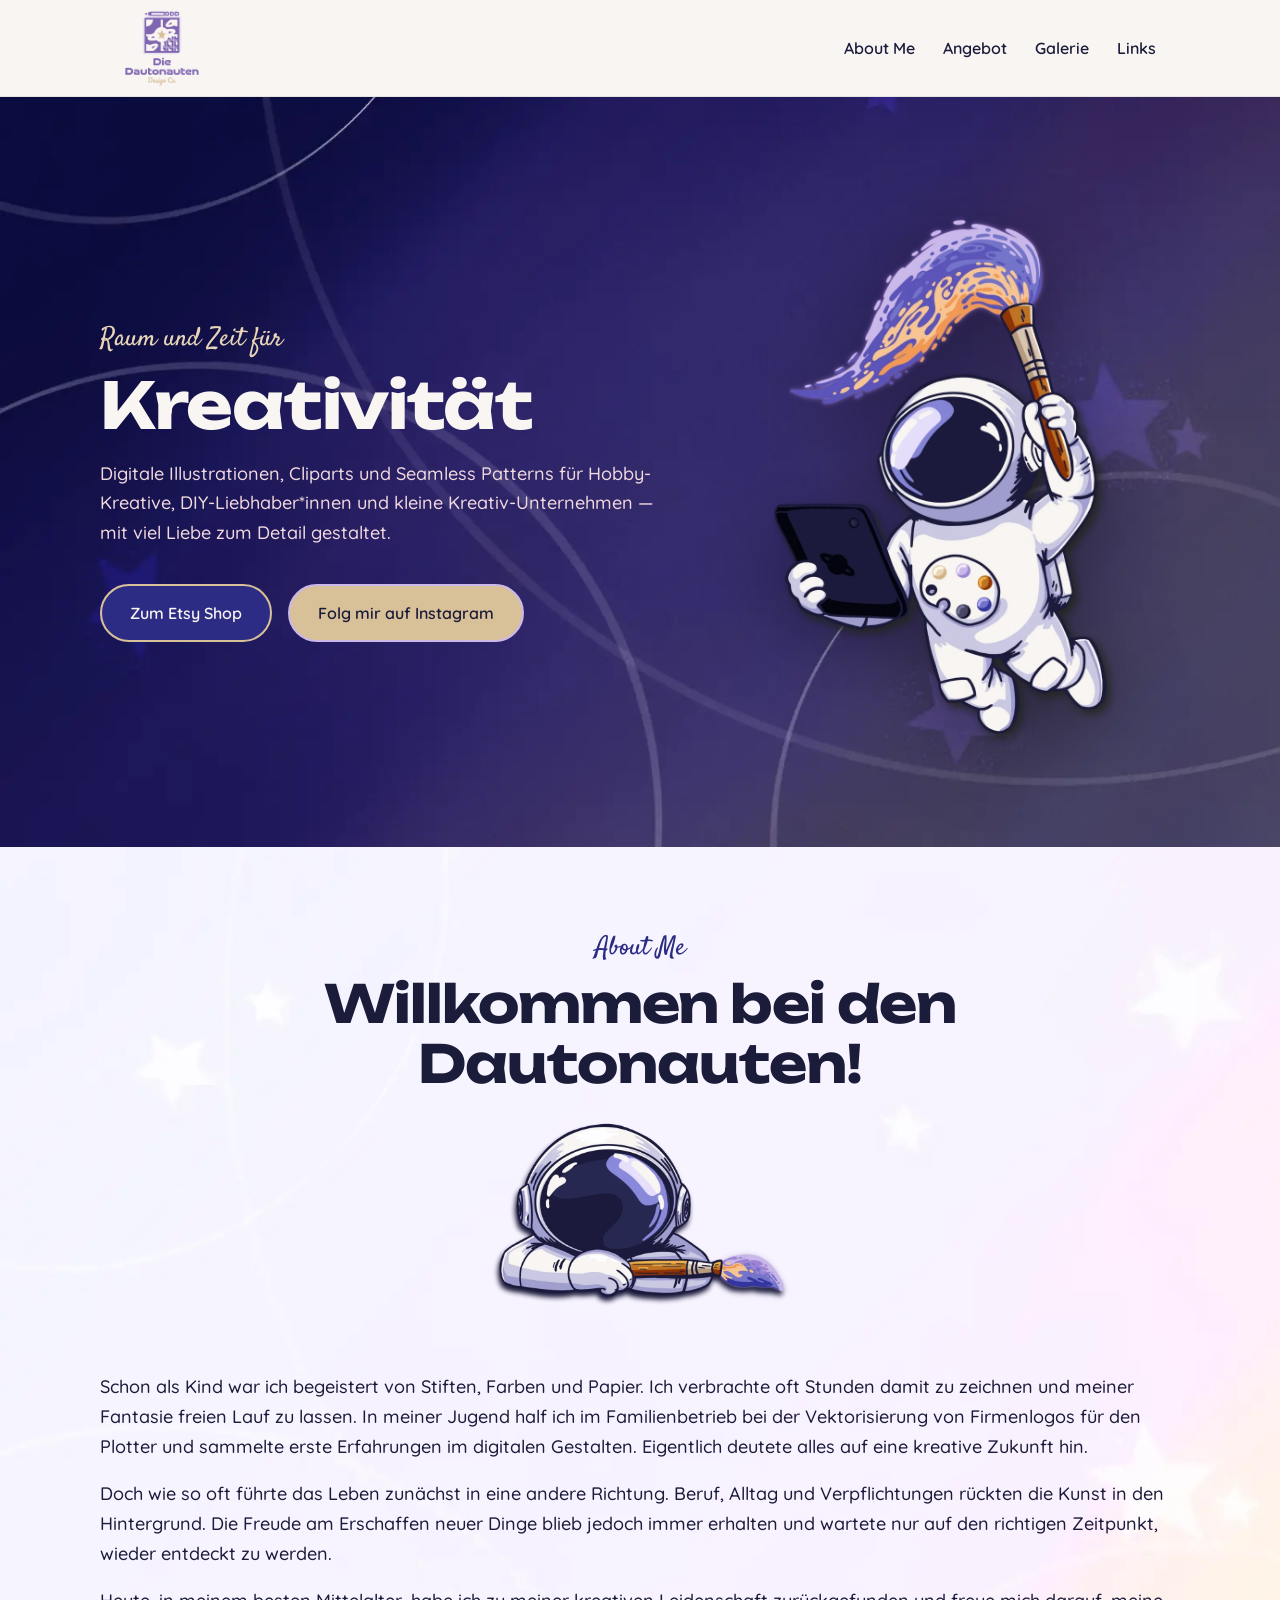
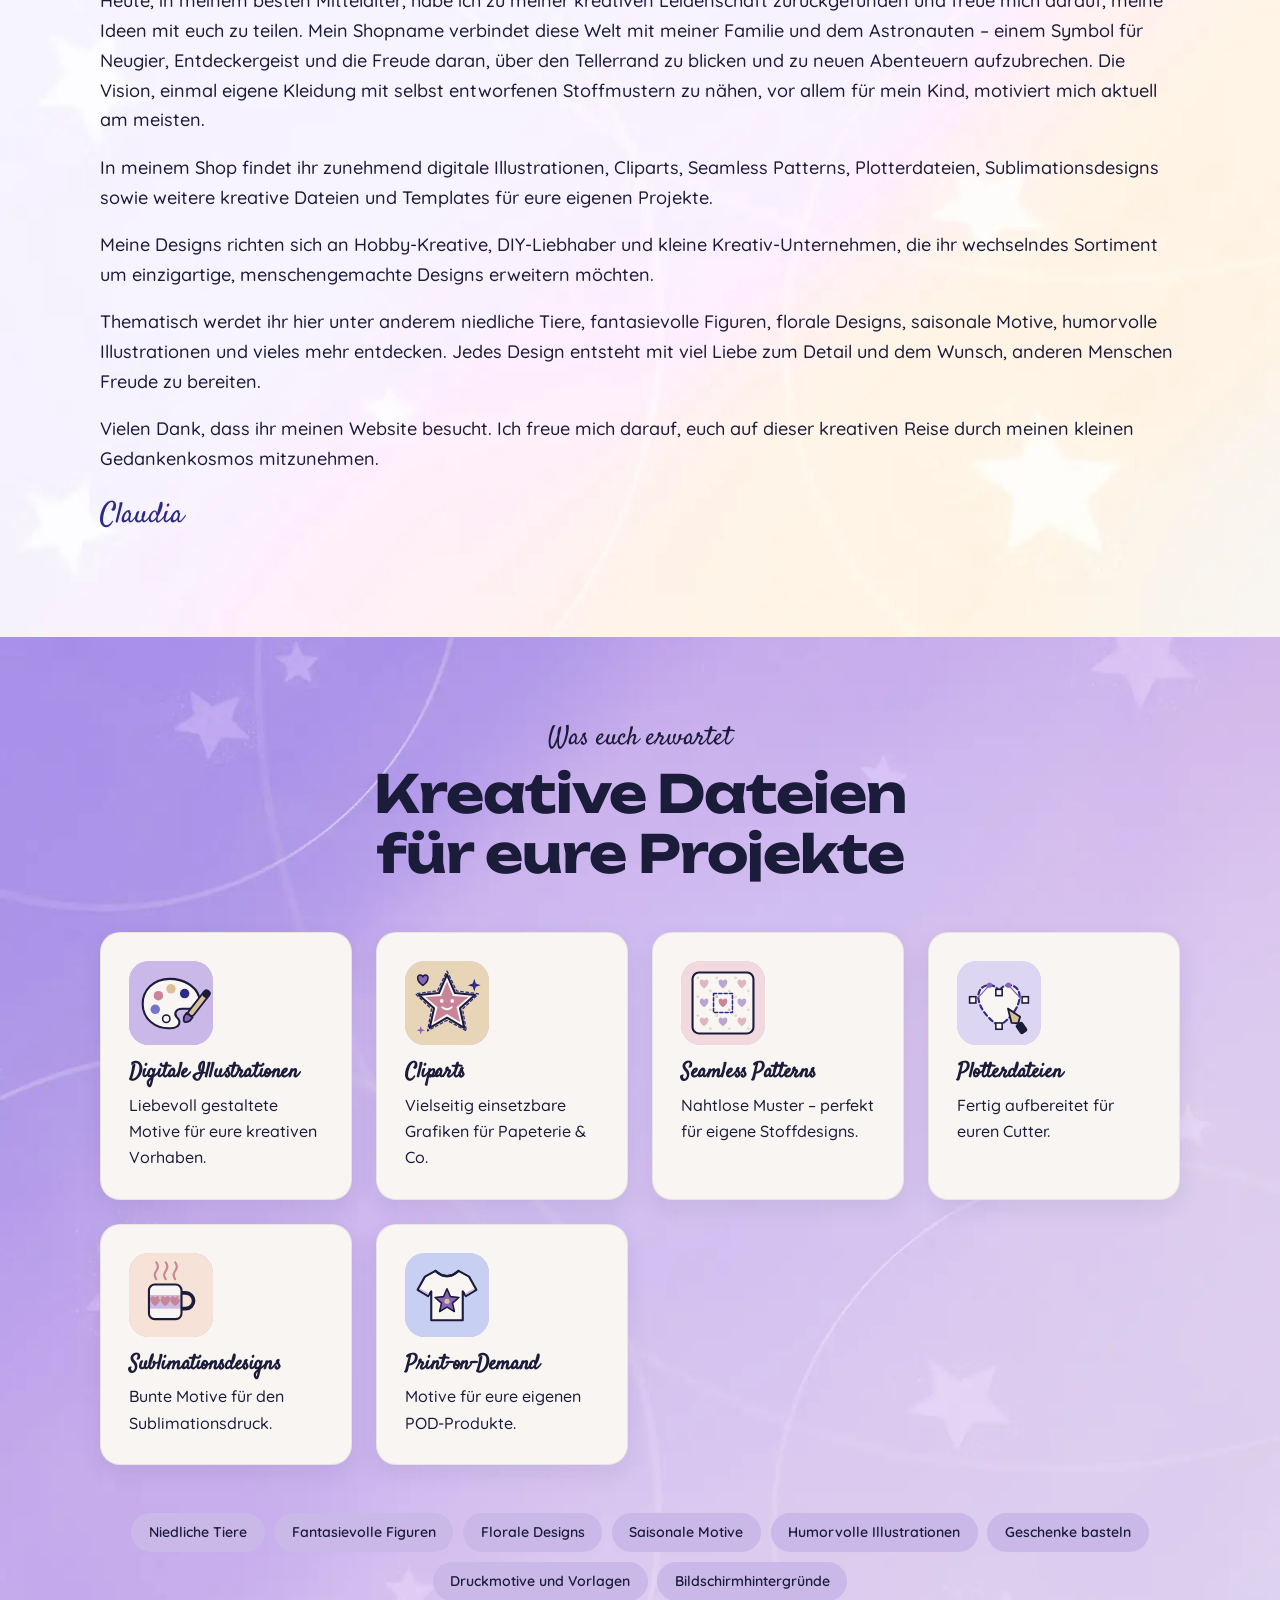
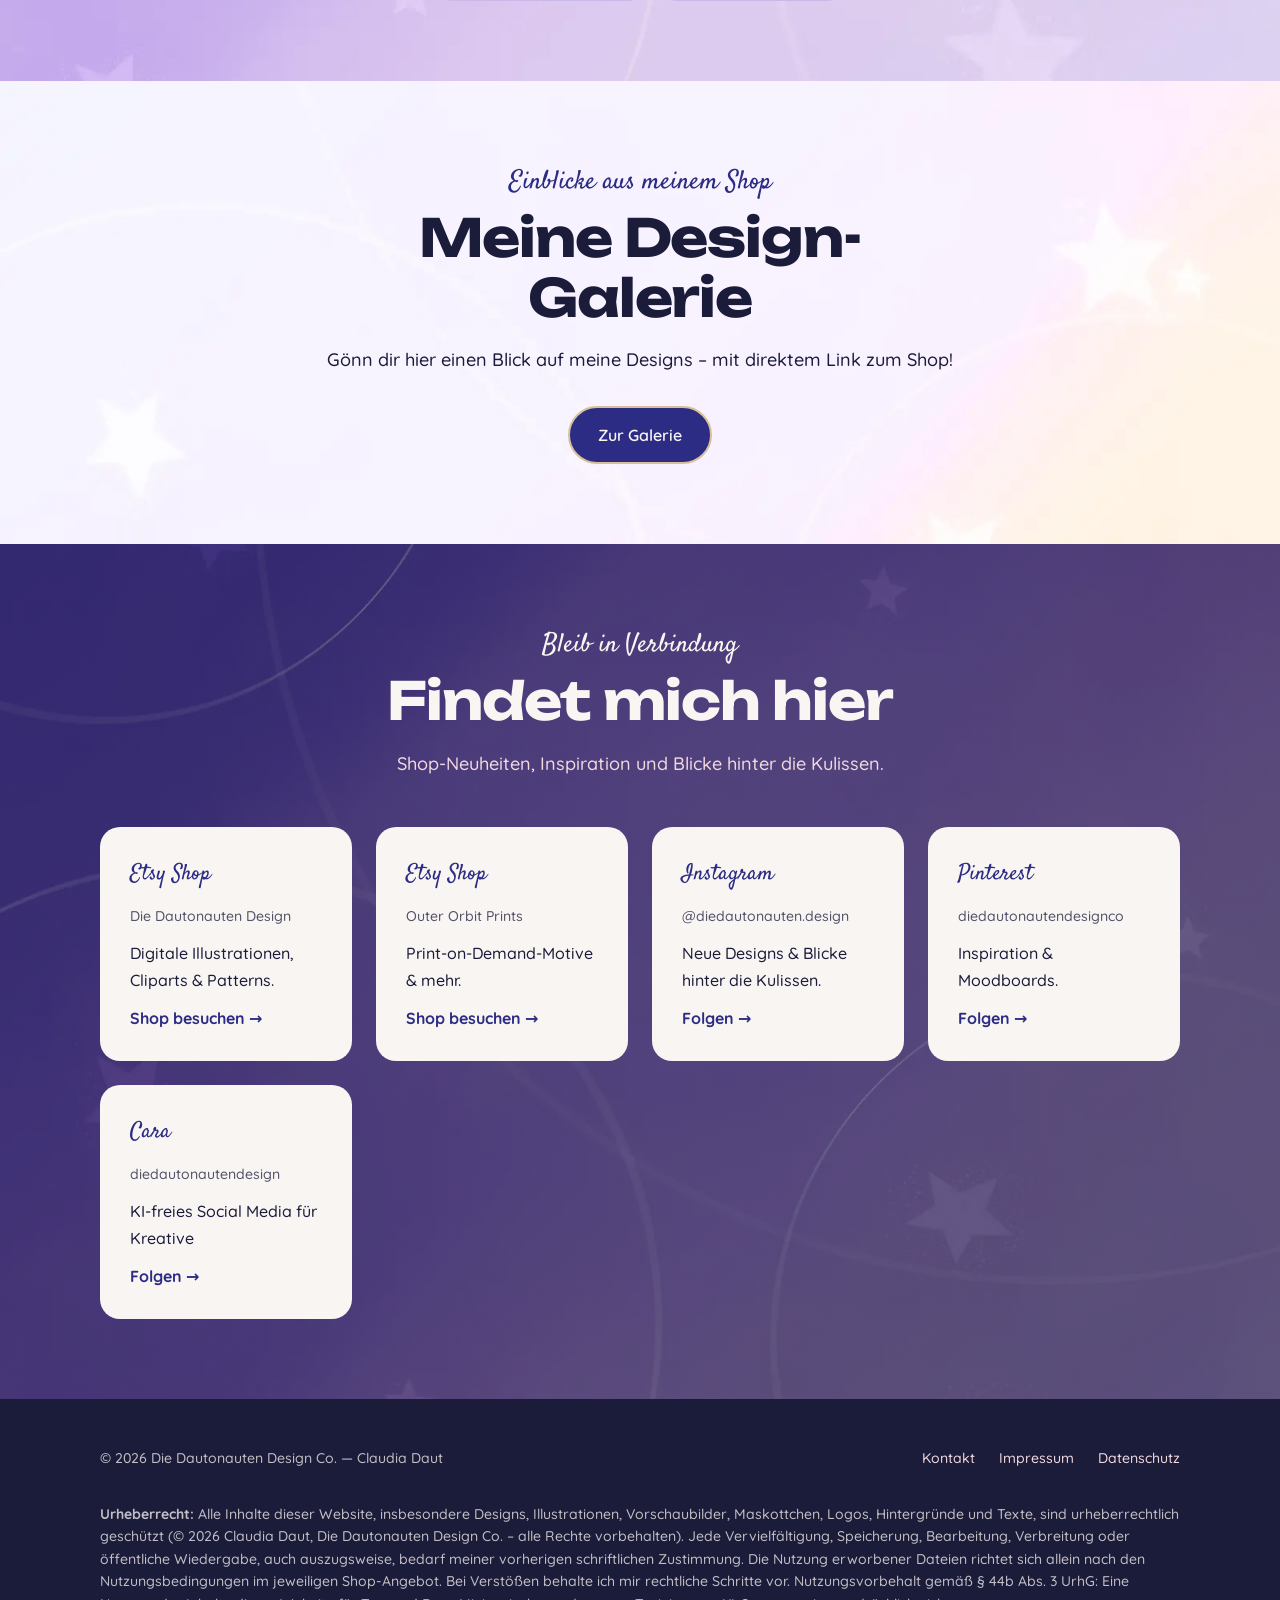
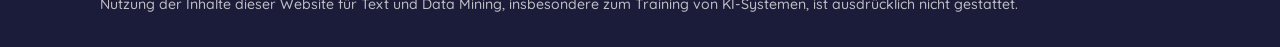
==== commit 0c5f5bac: "Fotoplätze im About-Bereich, Kachel-Bilder statt Emojis Co-Authored-By: Claude Sonnet 5.5 <noreply@a" ====
--- a/index.html
+++ b/index.html
@@ -8,19 +8,22 @@
 <meta name="description" content="Digitale Illustrationen, Cliparts, Seamless Patterns und Plotterdateien für Hobby-Kreative, DIY-Liebhaberinnen und kleine Kreativ-Unternehmen." />
 
 <link rel="stylesheet" href="css/style.css" />
+<noscript><link rel="stylesheet" href="css/nojs.css" /></noscript>
 <script src="js/content.js"></script>
 
 <!-- PLATZHALTER-FAVICON: ersetze durch dein echtes Favicon in assets/logos/ -->
 <link rel="icon" href="data:image/svg+xml,%3Csvg xmlns='http://www.w3.org/2000/svg' viewBox='0 0 100 100'%3E%3Crect width='100' height='100' rx='18' fill='%231b1b3a'/%3E%3Ctext x='50' y='68' font-size='60' text-anchor='middle' fill='%23c9b8e8'%3E★%3C/text%3E%3C/svg%3E" />
 </head>
 <body>
+<a class="skip-link" href="#inhalt">Zum Inhalt springen</a>
 
 <header class="site-header">
   <div class="container">
     <a href="#" class="wordmark crop crop-logo">
       <img src="assets/logos/logo-primary.webp" alt="Die Dautonauten Design Co."/>
     </a>
-    <nav class="site-nav">
+    <button class="nav-toggle" type="button" aria-expanded="false" aria-controls="site-nav" aria-label="Menü öffnen"><span></span><span></span><span></span></button>
+    <nav class="site-nav" id="site-nav" aria-label="Hauptnavigation">
       <a href="#about">About Me</a>
       <a href="#angebot">Angebot</a>
       <a href="galerie.html">Galerie</a>
@@ -29,7 +32,7 @@
   </div>
 </header>
 
-<main id="top">
+<main id="inhalt" tabindex="-1">
 
   <!-- HERO -->
   <section class="hero">
@@ -75,6 +78,7 @@
         </div>
         <p class="signature" data-text="about.signature">Claudia</p>
       </div>
+      <div class="about-photos" data-photos="about.photos" hidden></div>
     </div>
   </section>
 
@@ -87,32 +91,32 @@
       </div>
       <div class="offer-grid" data-list="offers.items" data-list-render="offers">
         <div class="offer-card">
-          <div class="icon">🎨</div>
+          <div class="icon"><img src="assets/tiles/illustrationen.svg" alt="" loading="lazy" /></div>
           <h3>Digitale Illustrationen</h3>
           <p>Liebevoll gestaltete Motive für eure kreativen Vorhaben.</p>
         </div>
         <div class="offer-card">
-          <div class="icon">✂️</div>
+          <div class="icon"><img src="assets/tiles/cliparts.svg" alt="" loading="lazy" /></div>
           <h3>Cliparts</h3>
           <p>Vielseitig einsetzbare Grafiken für Papeterie & Co.</p>
         </div>
         <div class="offer-card">
-          <div class="icon">🌀</div>
+          <div class="icon"><img src="assets/tiles/patterns.svg" alt="" loading="lazy" /></div>
           <h3>Seamless Patterns</h3>
           <p>Nahtlose Muster – perfekt für eigene Stoffdesigns.</p>
         </div>
         <div class="offer-card">
-          <div class="icon">✒️</div>
+          <div class="icon"><img src="assets/tiles/plotterdateien.svg" alt="" loading="lazy" /></div>
           <h3>Plotterdateien</h3>
           <p>Fertig aufbereitet für euren Cutter.</p>
         </div>
         <div class="offer-card">
-          <div class="icon">🔥</div>
+          <div class="icon"><img src="assets/tiles/sublimation.svg" alt="" loading="lazy" /></div>
           <h3>Sublimationsdesigns</h3>
           <p>Bunte Motive für den Sublimationsdruck.</p>
         </div>
         <div class="offer-card">
-          <div class="icon">🛍️</div>
+          <div class="icon"><img src="assets/tiles/print-on-demand.svg" alt="" loading="lazy" /></div>
           <h3>Print-on-Demand</h3>
           <p>Motive für eure eigenen POD-Produkte.</p>
         </div>
@@ -188,6 +192,7 @@
   </div>
 </footer>
 
+<script src="js/nav.js" defer></script>
 <script src="js/protect.js" defer></script>
 </body>
 </html>
--- a/css/style.css
+++ b/css/style.css
@@ -302,6 +302,34 @@
   position: relative;
 }
 .site-nav a:hover { color: var(--color-indigo-deep); }
+.site-nav a[aria-current="page"] { color: var(--color-indigo-deep); }
+
+.nav-toggle {
+  display: none;
+  width: 2.75rem;
+  height: 2.75rem;
+  padding: 0;
+  border: 2px solid var(--color-lilac);
+  border-radius: 50%;
+  background: var(--color-paper);
+  cursor: pointer;
+  flex-direction: column;
+  align-items: center;
+  justify-content: center;
+  gap: 5px;
+}
+.nav-toggle span {
+  display: block;
+  width: 1.2rem;
+  height: 2px;
+  border-radius: 2px;
+  background: var(--color-midnight);
+  transition: transform 0.2s, opacity 0.2s;
+}
+.nav-toggle[aria-expanded="true"] span:nth-child(1) { transform: translateY(7px) rotate(45deg); }
+.nav-toggle[aria-expanded="true"] span:nth-child(2) { opacity: 0; }
+.nav-toggle[aria-expanded="true"] span:nth-child(3) { transform: translateY(-7px) rotate(-45deg); }
+.nav-toggle:focus-visible { outline: 3px solid var(--color-indigo-deep); outline-offset: 2px; }
 
 /* ============================================
    Hero
@@ -371,6 +399,35 @@
   gap: 2rem;
 }
 .about-copy p { margin: 0 0 1.1rem; }
+.about-photos {
+  display: flex;
+  flex-wrap: wrap;
+  justify-content: center;
+  gap: 1.25rem;
+  margin-top: 1.5rem;
+}
+.about-photos[hidden] { display: none; }
+.about-photo {
+  flex: 1 1 200px;
+  max-width: 320px;
+  margin: 0;
+}
+.about-photo img {
+  width: 100%;
+  aspect-ratio: 4 / 5;
+  object-fit: cover;
+  border-radius: 20px;
+  border: 1px solid rgba(27, 27, 58, 0.08);
+  box-shadow: 0 8px 24px rgba(27, 27, 58, 0.12);
+  background: var(--color-lilac);
+}
+.about-photo figcaption {
+  margin-top: 0.6rem;
+  font-size: var(--type-body-sm-font-size);
+  line-height: 1.5;
+  text-align: center;
+  color: var(--color-slate);
+}
 .signature {
   font-family: var(--type-h4-font-family);
   font-size: 1.8rem;
@@ -411,16 +468,20 @@
   box-shadow: 0 8px 24px rgba(27, 27, 58, 0.08);
 }
 .offer-card .icon {
-  width: 44px;
-  height: 44px;
-  border-radius: 50%;
+  width: 84px;
+  height: 84px;
+  border-radius: 20px;
   background: var(--color-lilac);
-  display: flex;
-  align-items: center;
-  justify-content: center;
+  overflow: hidden;
   margin-bottom: 1rem;
-  font-size: 1.3rem;
-}
+}
+.offer-card .icon img {
+  width: 100%;
+  height: 100%;
+  object-fit: cover;
+}
+.offer-card img,
+.about-photo img { pointer-events: none; }
 .offer-card h3 {
   font-family: var(--type-h6-font-family);
   font-size: 1.3rem;
@@ -782,8 +843,46 @@
 }
 @media (max-width: 640px) {
   .legal-card { padding: 1.25rem; }
-  .site-nav { display: none; }
+  .site-header .container { padding-left: 1.25rem; padding-right: 1.25rem; }
+  .nav-toggle { display: flex; }
+  .site-nav {
+    display: none;
+    position: absolute;
+    top: 100%;
+    left: 0;
+    right: 0;
+    flex-direction: column;
+    gap: 0;
+    padding: 0.25rem 1.25rem 0.75rem;
+    background: var(--color-paper);
+    border-bottom: 1px solid rgba(27, 27, 58, 0.12);
+    box-shadow: 0 12px 24px rgba(27, 27, 58, 0.12);
+  }
+  .site-nav.is-open { display: flex; }
+  .site-nav a {
+    padding: 0.95rem 0;
+    font-size: 1.1rem;
+    border-bottom: 1px solid rgba(27, 27, 58, 0.08);
+  }
+  .site-nav a:last-child { border-bottom: 0; }
   :root { --section-pad: 3.5rem; }
   section { padding: var(--section-pad) 1.25rem; }
   .hero { padding: 6rem 1.25rem 4rem; }
 }
+
+/* Sprunglink für Tastatur und Screenreader: erst bei Fokus sichtbar */
+.skip-link {
+  position: absolute;
+  left: 0.75rem;
+  top: -4rem;
+  z-index: 100;
+  padding: 0.75rem 1.25rem;
+  border-radius: 9999px;
+  background: var(--color-indigo-deep);
+  color: var(--color-paper);
+  font-weight: 600;
+  text-decoration: none;
+  transition: top 0.15s;
+}
+.skip-link:focus { top: 0.75rem; outline: 3px solid var(--color-lilac); outline-offset: 2px; }
+main:focus { outline: none; }
--- a/css/nojs.css
+++ b/css/nojs.css
@@ -0,0 +1,16 @@
+@media (max-width: 640px) {
+  .nav-toggle { display: none !important; }
+  .site-header .container { flex-wrap: wrap; row-gap: 0.25rem; }
+  .site-nav {
+    display: flex !important;
+    position: static !important;
+    flex-direction: row !important;
+    flex-wrap: wrap;
+    gap: 0.25rem 1.25rem !important;
+    padding: 0 0 0.5rem !important;
+    border: 0 !important;
+    box-shadow: none !important;
+    background: transparent !important;
+  }
+  .site-nav a { padding: 0.25rem 0 !important; font-size: 1rem !important; border: 0 !important; }
+}
